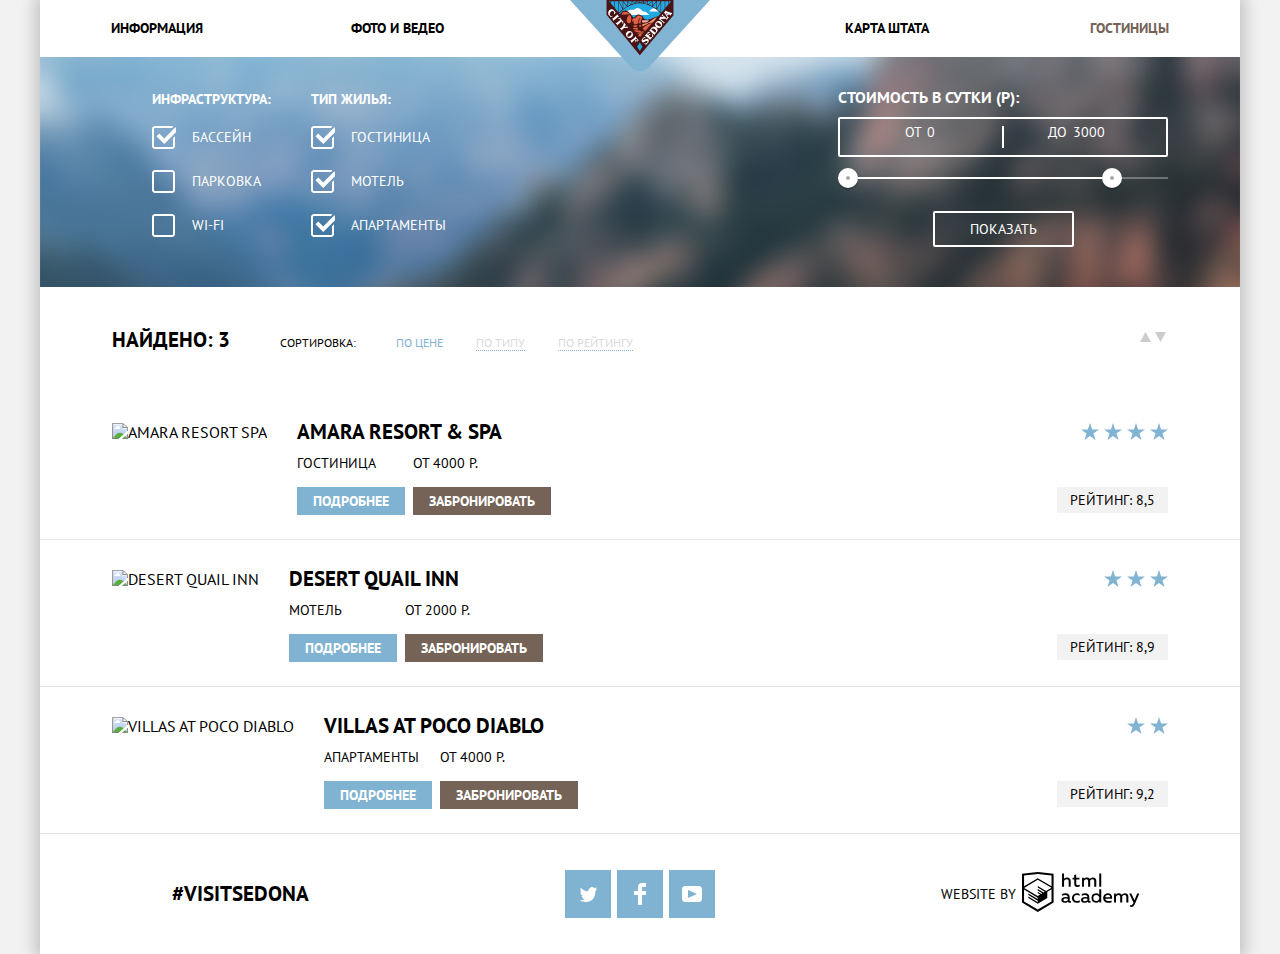
==== inner.html @ af2e1efc "плюс минус свг, события на треугольники" ====
<!DOCTYPE html>
<html lang="ru">
  <head>
    <meta charset="utf-8">
    <title>HTML Academy: гостиницы Седоны</title>
		<link href="https://fonts.googleapis.com/css?family=PT+Sans:400,700" rel="stylesheet">
		<link href="css/normalize.css" rel="stylesheet">
		<link href="css/style.css" rel="stylesheet">
  </head>
<body>
	<div class="container">
		<header class="main-header">
			<a class="logo-link" href="index.html">
				<svg class="logo" viewBox="0 0 138 70" xmlns="http://www.w3.org/2000/svg" width="140">
				<path d="M138 0H0l59.51 65.68c5.22 5.761 13.76 5.761 18.98 0z" fill="#81b3d3"/>
				<path d="M36.687.457l32.148 37.879 32.02-37.65z" fill="#23a9e1"/>
				<path d="M61.1 14.719h17.32c-1.29-.8-4.355-4.582-6.043-3.176-.137.115-4.871-5.744-7.982-2.921-2.713 2.466-3.973-.323-7.048 1.63-3.505 2.318 2.026 3.684 3.753 4.467m26.73-3.478l-9.86.054c3.896-4.5 5.647-4.018 9.86-.054" fill="#fff"/>
				<path d="M97.622 3.588V1.154h2.08zm-49.245 9.41l.09.083c.024-.024 2.327-2.511 5.983-4.964 3.367-2.259 8.592-4.944 14.383-4.912 5.778.028 11.077 2.722 14.506 4.977 3.665 2.41 6.027 4.84 6.132 4.95l-2.515 2.945c-4.488.616-7.702 3.945-12.077 3.217-2.205-.366-2.271-1.632-2.902-2.893-.484-.969-1.256-.846-2.263-1.24-.937-.366-1.479-1.128-3.351-.688-1.642.385-1.822 2.933-3.865 2.787-1.096-.079-1.175-1.621-2.755-3.596-4.09-4.915-7.892-4.235-10.547.308l19.638 23.33zM40.011 1.153V3.06l-1.604-1.906zm53.876 0h3.227v3.03L93.887 7.96zM89.832 12.61V1.154h3.546v7.404l-3.5 4.098a.966.966 0 0 0-.046-.046m-.508-10.389v9.894a41.051 41.051 0 0 0-3.557-2.986zm-4.165-.358v6.819c-.463-.334-.95-.673-1.465-1.012-.664-.438-1.4-.892-2.194-1.34zm-4.312-.133v4.24a32.83 32.83 0 0 0-3.12-1.474zm.508-.576h3.727l-3.727 4.55zm4.312 0H89.3l-3.634 7.06zm-8.797 0h3.86L77.2 4.282c-.109-.042-.221-.081-.331-.122V1.154zm-.509.417v2.403a25.927 25.927 0 0 0-3.1-.887zm-4.203.042v1.26a21.458 21.458 0 0 0-2.179-.252zm-6.766-.039l2.248 1.042c-.762.043-1.512.13-2.248.253zm-4.12-.003l3.065 1.498c-1.06.229-2.083.528-3.066.875zm3.61 1.2l-3.304-1.617h3.305zm3.566-.342l-2.754-1.275h2.754zm.609-1.275h2.881l-2.881 1.334zm3.759 0h3.24l-3.24 1.584zM60.405 4.265l-3.51-3.11h3.869V4.13l-.359.135m-3.618-2.527l3.093 2.741a31.493 31.493 0 0 0-3.093 1.489zm-4.312.128l3.64 4.48a35.89 35.89 0 0 0-3.64 2.41zm-4.165.358l3.586 6.974a37.772 37.772 0 0 0-3.586 3.151zm3.656 6l-3.634-7.07h3.634zm4.312-2.485l-3.726-4.585h3.726zM43.747 7.497L40.52 3.664v-2.51h3.227zm.508-6.343H47.8v11.16l-3.546-4.212zm24.8-1.153H36v14.582L68.836 54.52l.22-.275L102 15.04V0z" fill="#491213"/>
				<path d="M66.227 46.026l2.61-4.22 2.598 4.22-2.598 4.23z" fill="#23a9e1"/>
				<path d="M74.218 30.556c-3.433-2.02-2.564-3.523.23-4.925 1.462-.734 4.754-3.38 6.133-2.499l-6.363 7.424m-2.334 2.517c-2.046-.095-4.33-.365-6.262.055 1.207.302 4.151 1.165 1.41 1.894.983 1.407 2.578 1.317 3.624.082-.425-.209-.655-.466-1.007-.686 1.085-.196 2.1-.822 2.235-1.345m1.235-1.574c-.933-.796-1.877-.84-2.746 0-1.165-2.137-5.4-1.421-7.379-1.72 1.065 2.614 9.65 3.102 10.124 1.72m-6.773-2.151c-1.565-.485-6.84-.364-3.388-1.794 1.065-.441 6.593.063 3.388 1.794m1.912-3.03c-.477-1.077.365-2.36 1.74-1.428 1.199.813-.552 2.017-1.74 1.428m-2.836.091c-2.265.679-5.273-.784-1.63-1.52 2.261-.456 4.666.506 1.63 1.52.091-.027-.084.028 0 0m-2.665-6.234c-.545 1.624-1.533 1.927-1.423-.045.126-2.274 1.609-1.729 3.2-2.6 1.324-.726 2.038-3.385 4.31-1.795 1.014.71 2.176.116 2.5 1.19-.016-.054-2.95 6.692-1.318 6.692-3.22 0-1.8-3.845-.568-6.426-1.198.574-3.143 4.341-1.546 4.961-.831 1.095-3.372 2.561-4.696 1.492-1.006-.81-.447-2.158-.459-3.47m-3.963 2.811c-5.596-.046-1.813-8.648.091-8.128 2.19.696 1.944 8.194-.091 8.128m-6.17-8.146c-2.624-.109-1.526-2.567.257-3.121 1.695-.528 5.25 1.114 6.39 2.205-1.808.555-4.146.476-6.134.568-.146-2.026-.62-1.32-.512.348" fill="#dc6243"/>
				<path d="M71.774 25.832c-2.908-2.987 4.342-2.712 5.51-3.763.85.284 6.99-5.377 8.485-5.025-1.074 1.26-3.388 5.282-5.047 5.282-1.275 0-2.565-.19-3.552.718-1.444 1.33-3.837 2.006-5.396 2.788" fill="#f49774"/>
				<path d="M72.727 22.18c-1.592.856-3.098-2.536-.349-2.206 1.826.22 3.676-.154 5.42.147-1.251 1.487-3.056 2.306-5.071 2.059" fill="#f4b1a4"/>
				<path d="M51.113 20.935c.333.401.578.834.523 1.374-.038.375-.607 1.006-.175 1.198l1.455-1.84c-.39-.098-3.482-3.796-3.532-4.201l-2.051 1.126c.106.429.84.003 1.203.03.538.038.926.363 1.268.747-1.12.94-3.85 3.257-4.138 3.305-.146.023-.706-.39-.714-.037-.004.17.553.659.659.786l1.447 1.722c.401-.183-.072-.475.133-.807.15-.243 3.181-2.77 3.922-3.403m-3.423-4.531c.287-.062.405.282.622-.036l-1.59-1.894c-.241-.287-.546-.595-.459.012.058.409-3.969 3.677-4.215 3.778-.31.128-.492-.27-.72.063.475.564.948 1.129 1.424 1.693.16.19.309.397.485.573.22.22.135-.437.145-.38-.06-.333.342-.616.555-.797 1.004-.884 3.505-2.979 3.753-3.012m-5.694-.595c-1.147.34-2.37-.107-2.731-1.326-.353-1.191.398-2.439 1.344-3.117.935-.67 2.33-.63 2.84.544.224.52.102 1.108-.061 1.625-.105.328-.388.649.035.836.56-.711 1.118-1.421 1.676-2.133-.684-.41-.985-1.092-1.493-1.684-.572-.696-1.34-1.35-2.26-1.483-1.864-.264-3.62 1.66-3.762 3.405-.089.946.242 1.849.808 2.597.487.645 1.213 1.054 1.581 1.788.17.062 1.756-.67 2.133-.815-.033-.072-.057-.178-.11-.237-.494.146 0 0 0 0m25.512 23.636c-.747-.499-2.613-3.044-2.969-3.468l-.213-.253c-.007-.01-.185.145-.16.124-.112.094.086.372-.034.56-.515.806-3.738 3.236-3.905 3.352-.36.25-.756-.103-.967.206.467.554 1.805 2.3 1.96 2.325.311.05.096-.53.136-.649.08-.24 1.71-1.588 2.304-2.084.218-.183.447.276.577.468.212.315.307.65.193 1.019-.075.24-.465.597-.162.762.402-.47 1.533-1.788 1.696-1.98.164-.19-.367-.023-.304-.056-.24.124-.466.153-.69-.018-.063-.047-.707-.702-.643-.757.28-.235.623-.625.984-.714.56-.138 1.027.984 1.11 1.382.078.375.067.77-.05 1.136-.08.251-.316.452.012.604l1.383-1.896a.463.463 0 0 1-.258-.063c-.083-.056.09.045 0 0m-9.227-8.921a3.35 3.35 0 0 0-1.977.793c-1.43 1.203-1.616 3.275-.492 4.753 1.292 1.702 3.374 1.895 5.059.694 1.43-1.205 1.612-3.282.5-4.766-.758-1.01-1.932-1.54-3.09-1.474zm1.19 1.386c.949-.108 1.503.799 1.099 1.768-.42.98-1.43 1.989-2.424 2.38-1.18.465-2.011-.537-1.531-1.657.422-.984 1.43-1.983 2.426-2.38.15-.059.294-.095.43-.11zm-2.783-4.63c.308.038.601.356.824.027l-1.447-1.712c-.386.174.03.356-.126.63-.158.277-1.662.507-2.062.578.146-.418.58-1.698.752-1.84.353-.29.573.28.832-.092l-1.78-2.112c-.2-.238-.362-.667-.636-.441.024-.02.003.955-.058 1.125-.056.153-.608 2.361-1.25 2.901-.32.27-1.453 1.256-1.755 1.362-.35.122-.535-.389-.792-.025l1.617 1.92c.082.096.391.56.498.58.339.06.04-.58.074-.706.098-.28 1.623-1.765 2.27-1.856.948-.133 2.077-.455 3.039-.34.22.027-.229-.028 0 0m24.239 6.77c.124.421.194.865.14 1.305-.07.566-.636 1.898-1.411 1.519-.76-.373-1.425-1.122-2.07-1.657.52-.608.978-1.135 1.853-.84.24.08.446-.024.194-.17-.263-.153-2.022-1.276-2.117-1.169-.175.202.343.564.143.957-.148.29-.396.54-.605.79-.467-.394-1.248-.813-.685-1.464.352-.428.811-.76 1.361-.87.368-.075 1.195.252 1.302-.146-.705-.34-1.41-.677-2.115-1.016.115.52-2.173 2.937-2.681 3.548-.074.088-.427.395-.431.517-.006.278.403.062.427.054.315-.116 4.424 3.317 4.526 3.552.065.182-.144.373-.02.475-.006-.006.148.14.165.12.253-.304 2.936-3.88 3.489-4.036a239.664 239.664 0 0 1-1.537-2.372c-.383.168-.013.616.072.903m-4 4.352c-1.348-.87-3.633.83-3.976.994-.675.319-1.162-.353-.812-.975.304-.54.904-.801 1.5-.837.18-.01.875.128.946.017.084-.131.148-.142.028-.224-.557-.375-1.112-.75-1.667-1.126-.115.685-.9 1.121-1.348 1.585-.534.555-.987 1.253-.987 2.05 0 .736.441 1.39 1.089 1.726.737.384 1.505.076 2.158-.331.407-.255.814-.556 1.249-.76.646-.303 1.495-.041 1.267.824-.183.696-.876 1.337-1.56 1.519-.4.106-.825.07-1.216-.059-.28-.091-.645-.476-.799-.072l2.26 1.647c.068-.493.34-.708.706-1.015.477-.419.933-.858 1.294-1.383.753-1.1 1-2.638-.132-3.58m17.617-28.065a.222.222 0 0 0-.088.072l-.79.95-.814.982c-.168.204-.349.296-.025.467.543-.272 3.518 4.768 3.252 5.492-.47.244-4.49-3.283-4.598-3.516-.033-.095.178-.662-.136-.613-.149.023-.484.583-.578.697l-.577.695c.216.315.336-.013.623.028.249.05 1.198.864 1.456 1.08-.47.017-1.743.086-1.905.074-.586.073-.275-.431-.66-.605l-1.478 1.795-.86 1.043c-.035.042-.03.02.031.072.215.177.068.109.37.004.328-.115 4.256 3.2 4.398 3.369.245.292-.1.633.268.793l1.168-1.418c.059-.072.091-.066.013-.13-.277-.228-.309.138-.65.1-.346-.057-2.855-2.186-3.828-2.992l5.322-.197c.195-.007.74.581.695.79-.052.244-.301.361.034.515.311-.374.64-.746.945-1.125l.148-.184a.478.478 0 0 0 .135-.172l.11-.137c.275-.314 1.169-1.303 1.062-1.396-.3-.26-.446.302-.844-.035-.226-.162-.793-1.16-.935-1.402-.172-.292.394-.583.625-.727.504-.313 2.107-.767 2.26.227.025.167-.177.357-.055.457.028.024.133.156.176.105l2.142-2.576c-.063-.053-.135-.147-.21-.176-.474.473-5.466-1.52-5.83-1.795-.166-.066-.192-.673-.372-.611zm-.225 2.553c.764.318 1.526.638 2.287.96-.23.064-.447.166-.648.293h-.002a3.71 3.71 0 0 0-.621.495l-1.016-1.748zm-6.588 7.753c-1.107-.076-2.23.41-3.023 1.317-1.235 1.5-1.112 3.678.393 4.945 1.518 1.25 3.68.932 4.916-.55 1.232-1.496 1.147-3.68-.385-4.934a3.302 3.302 0 0 0-1.9-.778zm-1.449 1.559c.622.038 1.31.414 1.742.703.78.521 2.214 1.687 1.477 2.738.048-.058.083-.097-.05.07a.162.162 0 0 1-.018.018c-.8.84-2.18.063-2.924-.474-.745-.538-2.022-1.668-1.207-2.664.257-.314.607-.414.98-.391zm-3.127 4.28c-1.214-.067-2.403.496-3.299 1.576-.642.771-1.282 1.544-1.922 2.316.228.332.495-.078.827.113.283.163 4.053 3.312 4.115 3.485.106.297-.165.356.094.568.111.093 2.944-3.405 3.203-4.02.448-1.139.091-2.387-.82-3.175.073.06.177.145-.042-.037-.69-.518-1.427-.787-2.156-.827zm-1.053 1.58c.095.003.184.016.266.037 1.422.363 3.384 2.115 2.129 3.628-.156.193-.029.035-.432.422-.198.19-4.179-3.034-4.02-3.209.475-.521 1.396-.904 2.057-.879z" fill="#fff"/>
				</svg>
			</a>
			<nav class="site-navigation">
				<ul class="main-menu">
					<li class="menu-item">
						<a href="#">Информация</a>
					</li>
					<li class="menu-item">
						<a href="#">Фото и ведео</a>
					</li>
					<li class="menu-item right-side">
						<a href="#">Карта штата</a>
					</li>
					<li class="menu-item right-side">
						<a class="current-navigation">Гостиницы</a>
					</li>
				</ul>
			</nav>
		</header>
		<main>
			<section class="filter-part">
				<h2 class="visually-hidden">Фильтр товаров</h2>
				<form class="filter" method="get" action="https://echo.htmlacademy.ru">
					<section class="infrostructure">
						<fieldset>
							<legend>Инфраструктура:</legend>
							<ul>
								<li class="filter-option">
									<input class="visually-hidden filter-input-checkbox" type="checkbox" name="pool" id="filter-pool" checked>
									<label class="filter-label" for="filter-pool" tabindex="0">Бассейн</label>
								</li>
								<li class="filter-option">
									<input class="visually-hidden filter-input-checkbox" type="checkbox" name="parking" id="filter-parking">
									<label class="filter-label" for="filter-parking" tabindex="0">Парковка</label>
								</li>
								<li class="filter-option">
									<input class="visually-hidden filter-input-checkbox" type="checkbox" name="wifi" id="filter-wifi">
									<label class="filter-label" for="filter-wifi" tabindex="0">Wi-Fi</label>
								</li>
							</ul>
						</fieldset>
					</section>
					<section class="type">
						<fieldset>
							<legend>Тип жилья:</legend>
							<ul>
								<li class="filter-option">
									<input class="visually-hidden filter-input-checkbox" type="checkbox" name="hotel" id="filter-hotel" checked>
									<label class="filter-label" for="filter-hotel" tabindex="0">Гостиница</label>
								</li>
								<li class="filter-option">
									<input class="visually-hidden filter-input-checkbox" type="checkbox" name="motel" id="filter-motel" checked>
									<label class="filter-label" for="filter-motel" tabindex="0">Мотель</label>
								</li>
								<li class="filter-option">
									<input class="visually-hidden filter-input-checkbox" type="checkbox" name="apartments" id="filter-apartments" checked>
									<label class="filter-label" for="filter-apartments" tabindex="0">Апартаменты</label>
								</li>
							</ul>
						</fieldset>
					</section>
					<section class="price">
						<div class="range">
							<div class="filter-price-per-day">Стоимость в сутки (Р):</div>
							<div class="price-per-day">
								<label class="min-price">от <input type="text" name="min-price" value="0"></label>
								<label class="max-price">до <input type="text" name="max-price" value="3000"></label>
							</div>
							<div class="range-controls">
								<div class="scale">
									<div class="bar"></div>
									<div class="range-toggle range-toggle-min"></div>
									<div class="range-toggle range-toggle-max"></div>
								</div>
							</div>
						</div>
						<button type="submit" class="filter-button">Показать</button>
					</section>
				</form>
			</section>
			<section class="filter-results">
				<div class="found">Найдено: 3</div>
				<div class="sort-by">
					<h3>Сортировка:</h3>
					<ul>
						<li class="sort-by-item">
							<a class="current" href="#">По цене</a>
						</li>
						<li class="sort-by-item">
							<a class="sort" href="#">По типу</a>
						</li>
						<li class="sort-by-item">
							<a class="sort" href="#">По рейтингу</a>
						</li>
					</ul>
				</div>
				<div class="sorting-buttons">
					<button type="button" aria-label="По возрастанию" class="up-down">
						<svg xmlns="http://www.w3.org/2000/svg" width="11" height="10" viewBox="0 0 11 10"><path d="M5.5 0L0 10h11z"/></svg>
					</button>
					<button type="button" aria-label="По убыванию" class="up-down">
						<svg xmlns="http://www.w3.org/2000/svg" width="11" height="10" viewBox="0 0 11 10"><path d="M5.5 10L0 0h11"/></svg>
					</button>
				</div>
			</section>
			<section class="hotels">
				<ul class="hotels-list">
					<li class="hotel-item">
						<div class="hotel-img">
							<img src="img/amara-resort.jpg" width="135" height="90" alt="Amara Resort Spa"/>
						</div>
						<div class="hotel-text">
							<h2><a class="hotel-name" href="#">Amara Resort & Spa</a></h2>
							<div class="hotel-info">
								<span class="hotel-type">Гостиница</span>
								<span class="hotel-price">От 4000 Р.</span>
							</div>
							<div class="hotel-buttons">
								<a class="button-info" href="#">Подробнее</a>
								<a class="button-booking" href="#">Забронировать</a>
							</div>
						</div>
						<div class="rating">
							<ul class="stars">
								<li class="one-star-icon">
									<span class="visually-hidden">Звезда</span>
								</li>
								<li class="one-star-icon">
									<span class="visually-hidden">Звезда</span>
								</li>
								<li class="one-star-icon">
									<span class="visually-hidden">Звезда</span>
								</li>
								<li class="one-star-icon">
									<span class="visually-hidden">Звезда</span>
								</li>
							</ul>
							<div class="rating-info">Рейтинг: 8,5</div>
						</div>
					</li>
					<li class="hotel-item">
						<div class="hotel-img">
							<img src="img/desert-uail-inn.jpg" width="135" height="90" alt="Desert quail inn"/>
						</div>
						<div class="hotel-text">
							<h2><a class="hotel-name" href="#">Desert quail inn</a></h2>
							<div class="hotel-info">
								<span class="hotel-type">Мотель</span>
								<span class="hotel-price">От 2000 Р.</span>
							</div>
							<div class="hotel-buttons">
								<a class="button-info" href="#">Подробнее</a>
								<a class="button-booking" href="#">Забронировать</a>
							</div>
						</div>
						<div class="rating">
							<ul class="stars">
								<li class="one-star-icon">
									<span class="visually-hidden">Звезда</span>
								</li>
								<li class="one-star-icon">
									<span class="visually-hidden">Звезда</span>
								</li>
								<li class="one-star-icon">
									<span class="visually-hidden">Звезда</span>
								</li>
							</ul>
							<div class="rating-info">Рейтинг: 8,9</div>
						</div>
					</li>
					<li class="hotel-item">
						<div class="hotel-img">
							<img src="img/villas-at-poco-diablo.jpg" width="135" height="90" alt="Villas at Poco Diablo"/>
						</div>
						<div class="hotel-text">
							<h2><a class="hotel-name" href="#">Villas at Poco Diablo</a></h2>
							<div class="hotel-info">
								<span class="hotel-type">Апартаменты</span>
								<span class="hotel-price">От 4000 Р.</span>
							</div>
							<div class="hotel-buttons">
								<a class="button-info" href="#">Подробнее</a>
								<a class="button-booking" href="#">Забронировать</a>
							</div>
						</div>
						<div class="rating">					
							<ul class="stars">
								<li class="one-star-icon">
									<span class="visually-hidden">Звезда</span>
								</li>
								<li class="one-star-icon">
									<span class="visually-hidden">Звезда</span>
								</li>
							</ul>
							<div class="rating-info">Рейтинг: 9,2</div>
						</div>
					</li>
				</ul>
			</section>
		</main>
		<footer class="main-footer">
			<div class="hashtag">#visitsedona</div>
			<div class="social">
				<ul>
					<li class="social-icons">
						<a class="social-button twitter" href="#"><span class="visually-hidden">Twitter</span></a>
					</li>
					<li class="social-icons">
						<a class="social-button facebook" href="#"><span class="visually-hidden">Facebook</span></a>
					</li>
					<li class="social-icons">
						<a class="social-button youtube" href="#"><span class="visually-hidden">Youtube</span></a>	
					</li>
				</ul>
			</div>
			<div class="developer-text">
				<span>WEBSITE BY</span>
				<a class="academy-logo" href="https://htmlacademy.ru/intensive/htmlcss" target="_blank">
					<svg height="40px" id="Layer_1" data-name="Layer 1" xmlns="http://www.w3.org/2000/svg" viewBox="0 0 108.08 36.85"><title>logo-htmlacademy-small1</title><path d="M44.61,26.88a2,2,0,0,0,.55-0.1v1.33a3.25,3.25,0,0,1-1.18.21,1.67,1.67,0,0,1-1.67-1,4.84,4.84,0,0,1-3.14,1.08c-1.51,0-2.91-.83-2.91-2.55,0-2.13,2-2.79,3.71-2.79a11.08,11.08,0,0,1,2.17.25v-0.3c0-1-.76-1.77-2.19-1.77a7.42,7.42,0,0,0-3,.64v-1.7a10.21,10.21,0,0,1,3.19-.55c2.36,0,3.81,1.12,3.81,3.65v3a0.54,0.54,0,0,0,.49.59h0.17Zm-6.44-1.13A1.35,1.35,0,0,0,39.63,27h0.11a3.39,3.39,0,0,0,2.41-1V24.58a9.72,9.72,0,0,0-1.81-.21c-1,0-2.16.33-2.16,1.38h0Zm12.36-6.11a5,5,0,0,1,2.57.64V22a4.08,4.08,0,0,0-2.3-.7,2.75,2.75,0,1,0,0,5.49,5,5,0,0,0,2.43-.64v1.71a6.27,6.27,0,0,1-2.76.57A4.21,4.21,0,0,1,46,24.51q0-.21,0-0.41a4.32,4.32,0,0,1,4.18-4.46h0.38Zm12.17,7.24a2,2,0,0,0,.55-0.1v1.33a3.25,3.25,0,0,1-1.18.21,1.67,1.67,0,0,1-1.67-1,4.84,4.84,0,0,1-3.14,1.08c-1.51,0-2.91-.83-2.91-2.55,0-2.13,2-2.79,3.71-2.79a11.08,11.08,0,0,1,2.17.25v-0.3c0-1-.76-1.77-2.19-1.77a7.42,7.42,0,0,0-3,.64v-1.7a10.21,10.21,0,0,1,3.19-.55c2.36,0,3.81,1.12,3.81,3.65v3a0.54,0.54,0,0,0,.49.59h0.17Zm-6.44-1.13A1.35,1.35,0,0,0,57.73,27h0.11a3.39,3.39,0,0,0,2.41-1V24.58a9.72,9.72,0,0,0-1.81-.21c-1.06,0-2.16.33-2.16,1.38h0ZM73,16V28.2H71.35V26.88a3.88,3.88,0,0,1-3.19,1.54,4.4,4.4,0,0,1,0-8.78,3.81,3.81,0,0,1,3,1.3V16H73Zm-4.53,5.22a2.76,2.76,0,1,0,0,5.52A2.86,2.86,0,0,0,71.15,25V23A2.91,2.91,0,0,0,68.49,21.27ZM79,19.64c3.31,0,4.46,2.68,3.92,5.09H76.7c0.21,1.5,1.67,2.11,3.19,2.11a6.11,6.11,0,0,0,2.64-.59v1.6a7.14,7.14,0,0,1-3,.57C77,28.42,74.78,27,74.78,24a4.18,4.18,0,0,1,4-4.39H79Zm0.09,1.54a2.28,2.28,0,0,0-2.44,2.1v0.06H81.3A2,2,0,0,0,79.13,21.18Zm5.73,7V19.87h1.65v1a3.81,3.81,0,0,1,2.78-1.27A2.86,2.86,0,0,1,91.89,21a4.12,4.12,0,0,1,2.91-1.33A3.06,3.06,0,0,1,98,23V28.2h-1.9V23.05a1.59,1.59,0,0,0-1.42-1.75H94.42a2.8,2.8,0,0,0-2.07,1.12V28.2h-1.9V23.05A1.59,1.59,0,0,0,89,21.31H88.8a3,3,0,0,0-2.21,1.29v5.63H84.86Zm21.31-8.33h1.9l-3.91,9.46c-0.9,2.17-2.09,2.86-3.35,2.86a4.76,4.76,0,0,1-1.1-.14V30.46a2.86,2.86,0,0,0,.85.12c0.9,0,1.58-.64,2.07-1.9l0.17-.42-4-8.4h2l2.86,6.29ZM38.73,1.46V6.22a3.81,3.81,0,0,1,2.7-1.14,3.25,3.25,0,0,1,3.44,3.4v5.15H43V8.72a1.81,1.81,0,0,0-1.61-2h-0.3a2.93,2.93,0,0,0-2.32,1.39v5.52h-1.9V1.46h1.9ZM49.94,2.31v3h3V6.91h-3v3.81c0,1.1.5,1.46,1.58,1.46a4.49,4.49,0,0,0,1.69-.33v1.6A6.8,6.8,0,0,1,51,13.8a2.55,2.55,0,0,1-2.86-2.74V6.89H46.58V5.26h1.5V2.74Zm5.4,11.31V5.28H57v1A3.81,3.81,0,0,1,59.77,5a2.86,2.86,0,0,1,2.6,1.33A4.12,4.12,0,0,1,65.28,5,3.06,3.06,0,0,1,68.44,8.4v5.21h-1.9V8.46a1.59,1.59,0,0,0-1.42-1.75H64.89a2.8,2.8,0,0,0-2.07,1.12v5.78h-1.9V8.46A1.59,1.59,0,0,0,59.5,6.71H59.27A3,3,0,0,0,57.06,8v5.63H55.34ZM71.17,1.45H73V13.6H71.17V1.45ZM14.71,0H14.55L0,1.54V28.21l14.55,8.66,14.55-8.66V1.54Zm12.5,27.1L14.55,34.64,1.9,27.12V16.18l12.59,7.5V25L5.86,19.9v1.31l8.68,5.21v1.39L5.87,22.65V24l8.68,5.21,8.75-5.24V18.31L27.2,16V27.12Zm0-12.53-3.48,2-1.6,1L14.51,13v1.31L21,18.23H21l-0.14.09-1,.54-5.37-3.2V17l4.24,2.52-1,.67-3.2-1.9v1.31l2.1,1.24L14.5,22.1,2,14.65,14.51,7.11Zm0-1.32L14.49,5.76,1.91,13.25v-10L14.56,1.92,27.21,3.25v10h0Z" transform="translate(0 -0.02)"/></svg>
				</a>
			</div>
		</footer>
	</div>
</body>
</html>
---- css/style.css ----
body  {
	margin: 0;
	padding: 0;
	font-family: 'PT Sans', Arial, sans-serif;
	background-color: #F2F2F2;
	text-transform: uppercase;
}


p  {
	margin: 0;
	font-size: 14px;
	line-height: 24px;
}


a  {
	text-decoration: none;
}


.container  {
	position: relative;
	display: block;
	width: 1200px;
	margin: auto;
	background: #FFFFFF;
	height: auto;
	-webkit-box-shadow: 0px 0px 15px 5px rgba(0, 1, 1, 0.2);
	box-shadow: 0px 0px 15px 5px rgba(0, 1, 1, 0.2);
}


.main-header  {
	position: relative;
	background-color: #FFFFFF;
}


.main-menu  {
	margin: 0;
	padding: 0;
	display: -webkit-box;
	display: -ms-flexbox;
	display: flex;	
	-webkit-box-orient: horizontal;	
	-webkit-box-direction: normal;	
	-ms-flex-direction: row;	
	flex-direction: row;
	-ms-flex-wrap: nowrap;
	flex-wrap: nowrap;
	-webkit-box-pack: stretch;
	-ms-flex-pack: stretch;
	justify-content: stretch;
	-webkit-box-align: center;
	-ms-flex-align: center;
	align-items: center;
	height: 57px;
	padding-left: 71px;
	padding-right: 71px;
}


.menu-item   {
	margin: 0;
	padding: 0;
	list-style-type: none;
	text-align: left;
	text-transform: uppercase;
	font-weight: bold;
	font-size: 14px;
	width: 240px;
}


.right-side  {
	text-align: right;
	margin-left: auto;
}


.right-side:last-child  {
	margin-left: 0;
}


.menu-item  > .current-navigation,
.menu-item  > .current-navigation:hover,
.menu-item  > .current-navigation:focus,
.menu-item  > .current-navigation:active  {
	text-decoration: none;
	color: #756357;
}


.menu-item  a  {
	text-decoration: none;
	color: #000000;
}


.menu-item  a:hover,
.menu-item  a:focus   {
	color: #81b3d2;
}


.menu-item  a:active  {
	color: #cacaca;
}


.logo-link   {
	width: 140px;
	height: 71px;
	text-decoration: none;
	position: absolute;
	top: 0px;
	left: 50%;
	-webkit-transform: translateX(-50%);
	-ms-transform: translateX(-50%);
	transform: translateX(-50%);
	z-index: 1;
}


.main-banner   {
	position: relative;
	display: block;
	height: 510px;
	border: none;
	background: url(../img/background-photo.jpg) no-repeat top; 
}


.main-banner:after  {
	content: "" ;
    position: absolute;
    bottom: 0;
    background: url(../img/polygon.png) 0 0 no-repeat;
    left: 0;
    height: 59px;
    width: 100%;
}


.index-banner  {
	display: block;
	margin-right: auto;
	margin-left: auto;
	padding-top: 76px;
}


.main-info  {
	text-align: center;
	margin-bottom: 53px;
}	


.info-title  {
	margin: 0;
	font-size: 21px;
	font-weight: bold;
	line-height: 26px;
	margin-top: 60px;
	margin-bottom: 28px;
	margin-right: auto;
	margin-left: auto;
	max-width: 440px;
}


.reasons-list   {
	margin: 0;
	padding: 0;
	display: -webkit-box;
	display: -ms-flexbox;
	display: flex;	
	-webkit-box-orient: horizontal;	
	-webkit-box-direction: normal;	
	-ms-flex-direction: row;	
	flex-direction: row;
	-ms-flex-wrap: wrap;
	flex-wrap: wrap;
	-webkit-box-pack: stretch;
	-ms-flex-pack: stretch;
	justify-content: stretch;
	-webkit-box-align: center;
	-ms-flex-align: center;
	align-items: center;
	text-align: center;
	font-size: 14px;
	line-height: 21px;
}


.reason  {
	margin: 0;
	padding: 0;
	padding-top: 45px;
	padding-bottom: 60px;
	max-width: 400px;
	background: #eeeeee;
}

 
.reason h2  {
	margin: 0;
	max-width: 40%;	
	margin-right: auto;
	margin-left: auto;
}


.reason-smart  {
	display: -webkit-box;
	display: -ms-flexbox;
	display: flex;	
	-webkit-box-orient: horizontal;	
	-webkit-box-direction: normal;	
	-ms-flex-direction: row;	
	flex-direction: row;
	-ms-flex-wrap: wrap;
	flex-wrap: wrap;
	-webkit-box-pack: justify;
	-ms-flex-pack: justify;
	justify-content: space-between;
}


.text-reason-smart  {
	color: #FFFFFF;
	background-color: #81b3d2;
	text-align: center;
	-webkit-box-sizing: border-box;
	box-sizing: border-box;
	max-width: 400px;
	padding-top: 45px;
	padding-right: 60px;
	padding-left: 60px;
	min-height: 256px;
	text-align: center;
	font-size: 14px;
	line-height: 14px;
}


.text-reason-smart:last-child  {
	padding-right: 40px;
	padding-left: 40px;
}


.text-reason-smart h2  {
	margin: 0;
	font-size: 21px;
	font-weight: bold;
	line-height: 21px;
	max-width: 55%;
	margin-right: auto;
	margin-left: auto;
}


.number  {
	display: block;
	padding-top: 25px;
	padding-bottom: 23px;
}


.reason-smart-picture  {
	margin: 0;
	padding: 0;
	max-height: 256px;
}


.reason-text   {
	margin-right: 60px;
	margin-left: 60px;
	font-size: 14px;
	line-height: 20px;
}


.extra-reasons   {
	margin: 0;
	padding: 0;
	display: -webkit-box;
	display: -ms-flexbox;
	display: flex;	
	-webkit-box-orient: horizontal;	
	-webkit-box-direction: normal;	
	-ms-flex-direction: row;	
	flex-direction: row;
	-ms-flex-wrap: nowrap;
	flex-wrap: nowrap;
	-webkit-box-pack: stretch;
	-ms-flex-pack: stretch;
	justify-content: stretch;
	-webkit-box-align: baseline;
	-ms-flex-align: baseline;
	align-items: baseline;
	list-style: none;
	background-color: #FFFFFF;
	color: #000000;
	text-align: center;
	min-height: 330px;
}



.extra-reason-item  {
	padding-top: 146px;
	min-width: 33%;
}


.house  {
	background: url(../img/house.svg) no-repeat center 60px;
}


.food  {
	background: url(../img/food.svg) no-repeat center 60px;
}


.gift  {
	background: url(../img/gift.svg) no-repeat center 60px;
}


.form-text-title  {
	margin: 0;
	font-size: 30px;
	line-height: 36px;
	font-weight: bold;
	padding-top: 50px;
	margin-bottom: 25px;	
}


.map  {
	position: relative;
}


.map iframe  {
    background: #dfe7cd;
    background-image: url(../img/map.png);
    background-repeat: no-repeat;
    width: 1200px;
    height: 589px;
    border: 0;
}


.wrapper  {
  width: 1200px;
  margin: auto;
}


.form-search  {
  position: relative;
  text-align: center;
  z-index: 2;	
}


.form-text-title  {
	margin: 0;
	font-size: 30px;
	line-height: 36px;
	font-weight: bold;
	padding-top: 50px;
	margin-bottom: 25px;	
}


.register-form  {
	position: absolute;
	left: 50%;
	transform: translatex(-50%);
	max-width: 458px;
	background-color: #FFFFFF;
	padding: 55px;	*/
}


.form-title  {
	min-width: 568px;
	color: #FFFFFF;
	border: none;
	background-color: #766357;
	font-size: 21px;
	font-weight: bold;
	line-height: 26px;
	text-transform: uppercase;
	padding-top: 30px;
	padding-bottom: 30px;
	margin-right: auto;
	margin-left: auto;
	margin-top: 50px;
}


.form-title:hover,
.form-title:focus  {
	background-color: #604E44;
}


.form-title:active  {
	background-color: #503E32;
	color: #918A84;
}


.register-form-field  {
	position: relative;
	display: -webkit-box;
	display: -ms-flexbox;
	display: flex;
	-webkit-box-orient: horizontal;
	-webkit-box-direction: normal;
	-ms-flex-direction: row;
	flex-direction: row;
	-webkit-box-pack: end;
	-ms-flex-pack: end;
	justify-content: flex-end;
	-webkit-box-align: center;
	-ms-flex-align: center;
	align-items: center;
	-ms-flex-wrap: nowrap;
	flex-wrap: nowrap;
	margin: 0;
	font-weight: bold;
    font-size: 14px;
    line-height: 24px;	
	padding-bottom: 30px;
}


.register-form-field label  {
	text-align: left;
	width: 112px;
	
}


.date  {
	margin: 0;
	padding: 0;
	border: none;
	-webkit-box-sizing: border-box;
	box-sizing: border-box;
	min-width: 346px;
	min-height: 38px;
	background-color: #f2f2f2;
	border: none;
	text-align: left;
	font-size: 14px;
	font-weight: bold;
	text-transform: uppercase;
	padding-left: 14px;
	}
	
	
.date:hover  {
	background-color: #EBEBEB;
}


.date:focus  {
	background-color: #FFFFFF;
	border: 2px solid #E5E5E5;
}
	
.calendar  {
	position: absolute;
	top: 0;
	right: 0;
	margin: 0;
	padding: 0;
	border: none;
	width: 38px;
	height: 38px;
	background-color: transparent;
	cursor: pointer;
}


.calendar svg  {
	fill: #a9a9a9;
}


.calendar svg:hover,
.calendar svg:focus  {
	fill: #000000;
}


.calendar svg:active  {
	fill: #81b3d2;
}


.kids  {
	margin-left: 50px;
	padding-right: 23px;;
}


.adults  {
	padding-right: 37px;
}


.people-number  {
	margin: 0;
	padding: 0;
	border: none;
	max-width: 38px;
	height: 38px;
	text-align: center;
	font-size: 14px;
	font-weight: bold;
	text-transform: uppercase;
	background-color: #f2f2f2;
	border: none;	
}
	
	
.plus  {
	margin: 0;
	padding: 0;
	border: none;
	width: 38px;
	height: 38px;
	background-color: #f2f2f2;
	vertical-align: bottom;
	margin-left: 0px;
}


.plus  svg  {
	fill: #a9a9a9;
}


.minus  {
	margin: 0;
	padding: 0;
    border: none;
	width: 38px;
	height: 38px;
	background-color: #f2f2f2;
	vertical-align: bottom;
	margin-right: 0px;
}


.minus svg  {
	fill: #a9a9a9;
}


.plus:hover svg,
.plus:focus  svg  {
	fill: #000000;
}


.plus:active  svg  {
	fill: #81b3d2;
}


.minus:hover svg,
.minus:focus  svg  {
	fill: #000000;
}


.minus:active  svg  {
	fill: #81b3d2;
}


::-webkit-input-placeholder {color:#000000;}
::-moz-placeholder          {color:#000000;}/* Firefox 19+ */
:-moz-placeholder           {color:#000000;}/* Firefox 18- */
:-ms-input-placeholder      {color:#000000;}


.index-button  {
	color: #FFFFFF;
	background-color: #80B3D2;
	border: none;
	width: 458px;
	height: 58px;
	font-size: 21px;
	line-height: 26px;
	text-transform: uppercase;
	font-weight: bold;
	margin-top: 24px;
}	


.index-button:hover,
.index-button:focus  {
	background-color: #669EBF;
}


.index-button:active  {
	background-color: #5596BE;
	color: #94B9D3;
}


.footer-index  {
	position: absolute;
	bottom: 0;
	width: 1200px;
	background-color: rgba(255,255,255,.9);
}


.main-footer  {
	text-align: center;
	display: -webkit-box;
	display: -ms-flexbox;
	display: flex;
	-webkit-box-orient: horizontal;
	-webkit-box-direction: normal;
	-ms-flex-direction: row;
	flex-direction: row;
	-ms-flex-wrap: nowrap;
	flex-wrap: nowrap;
	-webkit-box-pack: justify;
	-ms-flex-pack: justify;
	justify-content: space-between;
	-webkit-box-align: center;
	-ms-flex-align: center;
	align-items: center;
	-ms-flex-line-pack: center;
	align-content: center;
	padding-top: 36px;
	padding-bottom: 36px;
}

.hashtag  {
	min-width: 400px;
	font-size: 21px;
	font-weight: bold;
}


.social  ul  {
	margin: 0;
	padding: 0;
	display: -webkit-box;
	display: -ms-flexbox;
	display: flex;
	-webkit-box-orient: horizontal;
	-webkit-box-direction: normal;
	-ms-flex-direction: row;
	flex-direction: row;
	-ms-flex-wrap: nowrap;
	flex-wrap: nowrap;
	-webkit-box-pack: center;
	-ms-flex-pack: center;
	justify-content: center;
	-webkit-box-align: center;
	-ms-flex-align: center;
	align-items: center;
	-ms-flex-line-pack: center;
	align-content: center;
}


.social-icons  {
	margin: 0;
	padding: 0;
	list-style-type: none;
	margin-right: 6px;
}


.social-icons:last-child  {
	margin-right: 0;
}


.social-button  {
	display: block;
	width: 46px;
	height: 48px;
}


.twitter  {
	background: url(../img/twitter.svg) no-repeat center;
	background-color: #80B3D2;
    
}


.facebook  {
	background: url(../img/fb-icon.svg) no-repeat center;
	background-color: #80B3D2;
    
}


.youtube  {
	background: url(../img/youtube.svg) no-repeat center;
	background-color: #80B3D2;
    
}


.social-button:hover,
.social-button:focus  {
	background-color: #669EBF;
	
}


.social-button:active  {
	background-color: #5596BE;	
}


.visually-hidden  {
	position: absolute;
	clip: rect(0 0 0 0);
	width: 1px;
	height: 1px;
	margin: -1px;
}


.developer-text  {
	display: -webkit-box;
	display: -ms-flexbox;
	display: flex;
	-webkit-box-orient: horizontal;
	-webkit-box-direction: normal;
	-ms-flex-direction: row;
	flex-direction: row;
	-webkit-box-pack: center;
	-ms-flex-pack: center;
	justify-content: center;
	-webkit-box-align: center;
	-ms-flex-align: center;
	align-items: center;
	min-width: 400px;
	font-size: 14px;
}


.developer-text span  {
	margin-right: 6px;
	padding: 0;
}


.academy-logo  {
	text-decoration: none;
	color: #000000;	
}


.academy-logo:hover,
.academy-logo:focus  {
	fill: #81b3d2;
	color: #81b3d2;
}


.academy-logo:active  {
	fill: #cacaca;
	color: #cacaca;
}


/* Styles for inner.html*/

.hotels-list  {
	margin: 0;
	padding: 0;
}


.hotel-item  {
	display: -webkit-box;
	display: -ms-flexbox;
	display: flex;
	-webkit-box-orient: horizontal;
	-webkit-box-direction: normal;
	-ms-flex-direction: row;
	flex-direction: row;
	-webkit-box-pack: start;
	-ms-flex-pack: start;
	justify-content: flex-start;
	-ms-flex-wrap: nowrap;
	flex-wrap: nowrap;
	list-style-type: none;
	border-bottom: 	1px solid #E5E5E5;
	padding-top: 30px;
	padding-bottom: 26px;
	padding-left: 72px;
	padding-right: 72px;
}


.hotel-img  {
	margin: 0;
	padding: 0;
	padding-right: 30px;
}


.hotel-item  h2  {
	margin: 0;
	padding: 0;
	font-size: 21px;
	font-weight: bold;
	line-height: 18px;
	margin-bottom: 14px;
}


.hotel-name  {
	text-decoration: none;
	color: #000000;	
}


.hotel-name:hover,
.hotel-name:focus  {
	color: #81b3d2;
}


.academy-logo a:active  {
	color: #cacaca;
}



.hotel-info  {
	display: -webkit-box;
	display: -ms-flexbox;
	display: flex;
	-webkit-box-orient: horizontal;
	-webkit-box-direction: normal;
	-ms-flex-direction: row;
	flex-direction: row;
	-webkit-box-pack: start;
	-ms-flex-pack: start;
	justify-content: flex-start;
	-ms-flex-wrap: nowrap;
	flex-wrap: nowrap;
	-webkit-box-align: center;
	-ms-flex-align: center;
	align-items: center;
	margin: 0;
	padding: 0;
	margin-bottom: 22px;
	font-size: 14px;
}


.hotel-type  {
	min-width: 110px;
	padding: 0;	
}


.hotel-price  {
	padding: 0;
	padding-left: 6px;
}


.hotel-buttons   {
	font-size: 14px;
	font-weight: bold;
}


.button-info  {
	margin: 0;
	padding: 0;
	background-color: #80B3D2;
	border: none;
	padding-top: 5px;
	padding-bottom: 5px;
	padding-right: 16px;
	padding-left: 16px;
	text-align: center;
    color: #FFFFFF;
	-webkit-box-sizing: border-box;
	box-sizing: border-box;
	min-width: 110px;
	margin-right: 4px;
}


.button-info:hover,
.button-info:focus  {
	background-color: #669EBF;
}


.button-info a:active  {
	background-color: #5596BE;
	color: #94B9D3;
}


.button-booking	{
	margin: 0;
	padding: 0;
	background-color: #766357;
	border: none;
	padding-top: 5px;
	padding-bottom: 5px;
	padding-right: 16px;
	padding-left: 16px;
	text-align: center;
    color: #FFFFFF;
}


.button-booking:hover,
.button-booking:focus  {
	background-color: #604E44;
}


.button-booking:active  {
	background-color: #503E32;
	color: #918A84;
}


.rating  {
	margin-left: auto;
	text-align: right;

}


.rating-info  {
	font-size: 14px;
	line-height: 10px;
	background-color: #F2F2F2;
	text-align: center;
	padding-top: 8px;
	padding-bottom: 8px;
	padding-right: 13px;
	padding-left: 13px;
	
}


.stars  {
	margin: 0;
	padding: 0;
	line-height: 17px;
	margin-bottom: 44px;
}


.one-star-icon  {
	list-style: none;
	display: inline-block;
	padding-left: 2px;
	width: 17px;
	height: 17px;
	background: url(../img/star.svg) no-repeat center;
}


/* Styles for filter*/

.filter  {
	display: -webkit-box;
	display: -ms-flexbox;
	display: flex;
	-webkit-box-orient: horizontal;
	-webkit-box-direction: normal;
	-ms-flex-direction: row;
	flex-direction: row;
	-webkit-box-pack: start;
	-ms-flex-pack: start;
	justify-content: flex-start;
	-ms-flex-wrap: nowrap;
	flex-wrap: nowrap;
	padding-top: 30px;
	padding-bottom: 30px;
	padding-left: 72px;
	padding-right: 72px;
	background: url(../img/filter-background.jpg) no-repeat top;
	color: #ffffff;
	font-size: 14px;
	line-height: 24px;
	}
	
	
fieldset  {
	margin: 0;
	padding: 0;
	border: none;
}


legend  {
	font-size: 14px;
	font-weight: bold;
	padding-left: 40px;
}


.filter-option  {
	position: relative;
	margin: 0;
	padding: 0;
	list-style: none;
	padding-left: 40px;
	margin-bottom: 20px;
}

	
.filter-input-checkbox + label::before  {
	content: "";
	position: absolute;
	top: 0px;
	left: 0px;
	width: 24px;
	height: 27px;
	background: url(../img/checkbox-off.svg) no-repeat left;
	width: 24px;
	height: 24px;
	cursor: pointer;
}

.filter-input-checkbox:checked + label::before {
	content: "";
	position: absolute;
	top: 0px;
	left: 0px;
	width: 24px;
	height: 27px;
	background: url(../img/checkbox-on.svg) no-repeat left;
	width: 24px;
	height: 24px;
	cursor: pointer;
}


.filter-label:hover,
.filter-label:focus  {
	outline-style: solid;
	cursor: pointer;
}


.filter-input-checkbox:active  {
	background: url(../img/checkbox-on.svg) no-repeat left;
}


.price  {
	margin-left: auto;
}


.range {
	width: 330px;
}


.filter-price-per-day  {
	margin-bottom: 9px;
	font-weight: bold;
	font-size: 16px;
	line-height: 21px;
}


.price-per-day  {
	position: relative;
	height: 36px;
	margin-bottom: 20px;
	
	border: 2px solid #ffffff;
	border-radius: 2px;	
}
	
	
.price-per-day::after {
	content: "";
	position: absolute;
	top: 50%;
	left: 50%;
	width: 2px;
	height: 22px;
	background: #ffffff;
	-webkit-transform: translate(-50%, -50%);
	-ms-transform: translate(-50%, -50%);
	transform: translate(-50%, -50%);
}
	
	
.price-per-day lable  {
	display: inline-block;
	font-size: 14px;
	line-height: 38px;
	vertical-align: top;
	cursor: pointer;
}


.price-per-day .min-price,
.price-per-day .max-price  {
	width: 90px;
	padding-left: 65px;
}


.price-per-day input   {
	width: 50px;
	margin: 0;
	color: inherit;
	font: inherit;
	background: none;
	border: none;
}


.range-controls  {
	position: relative;
	margin-bottom: 32px;
}


.range-controls .scale  {
	height: 2px;
	background: rgba(255, 255, 255, 0.3);
}


.range-controls .bar {
	width: 80%;
	height: 2px;
	background: #ffffff;
}


.range-toggle  {
	position: absolute;
	top: -9px;
	width: 4px;
	height: 4px;
	background: #ababab;
	border: 8px solid #ffffff;
	border-radius: 50%;
	-webkit-box-shadow: 0 2px 1px 0 rgba(0, 1, 1, 0.2);
	box-shadow: 0 2px 1px 0 rgba(0, 1, 1, 0.2);
	cursor: pointer;
}


.range-toggle:hover  {
	background: #1c4f80;
}


.range-toggle-min  {
	left: 0;
}


.range-toggle-max  {
	left: 80%;
}


.filter-button  {
	display: block;
	margin: 0 auto;
	padding: 6px 35px;
	font-size: 14px;
	line-height: 20px;
	color: #ffffff;
	text-transform: uppercase;
	background: transparent;
	border: 2px solid #ffffff;
	border-radius: 2px;
	cursor: pointer;
}


.filter-button:hover,
.filter-button:focus  {
	color: #000000;
	background: #ffffff;
}


.filter-results  {
	display: -webkit-box;
	display: -ms-flexbox;
	display: flex;
	-webkit-box-orient: horizontal;
	-webkit-box-direction: normal;
	-ms-flex-direction: row;
	flex-direction: row;
	-webkit-box-pack: stretch;
	-ms-flex-pack: stretch;
	justify-content: stretch;
	-ms-flex-wrap: nowrap;
	flex-wrap: nowrap;
	padding-top: 40px;
	padding-bottom: 40px;
	padding-left: 72px;
	padding-right: 72px;	
}


.found  {
	font-size: 21px;
    font-weight: bold;
    line-height: 26px;
	padding-right: 50px;
}


.sort-by  {
	display: -webkit-box;
	display: -ms-flexbox;
	display: flex;
	-webkit-box-orient: horizontal;
	-webkit-box-direction: normal;
	-ms-flex-direction: row;
	flex-direction: row;
	-webkit-box-align: end;
	-ms-flex-align: end;
	align-items: flex-end;
}

	
.sort-by h3  {
	margin: 0;
	padding: 0;
	font-size: 12px;
	line-height: 21px;	
	font-weight: normal;
	padding-right: 40px;
}


.sort-by ul  {
	margin: 0;
	padding: 0;
	display: -webkit-box;
	display: -ms-flexbox;
	display: flex;
	-webkit-box-orient: horizontal;
	-webkit-box-direction: normal;
	-ms-flex-direction: row;
	flex-direction: row;
	-webkit-box-pack: start;
	-ms-flex-pack: start;
	justify-content: flex-start;
	-webkit-box-align: baseline;
	-ms-flex-align: baseline;
	align-items: baseline;
	font-size: 12px;
}


.sort-by-item  {
	margin: 0;
	padding: 0;
	list-style: none;
	font-size: 12px;
	line-height: 21px;
	padding-right: 33px;
}


.sorting-buttons  {
	display: -webkit-box;
	display: -ms-flexbox;
	display: flex;
	-webkit-box-orient: horizontal;
	-webkit-box-direction: normal;
	-ms-flex-direction: row;
	flex-direction: row;
	-webkit-box-pack: end;
	-ms-flex-pack: end;
	justify-content: flex-end;
	margin-left: auto;
}


.sort  {
	text-decoration: none;
    color: #dadada;
	border-bottom: 1px dotted #81b3d2;
}


.sort:hover,
.sort:focus  {
	color: #81b3d2;
}


.sort:active  {
	color: #000000;
	border: none;
}

.current,
.current:hover,
.current:focus,
.current:active  {
	text-decoration: none;
    color: #81b3d2;
	border: none;
}
 
.up-down  {
	margin: 0;
	padding: 0;
	border: none;
	width: 15px;
	height: 15px;
	background-color: transparent;
	cursor: pointer;
}

  
.up-down svg  {
	fill: #cccccc;
}


.up-down svg:hover,
.up-down svg:focus  {
	fill: #80B3D2;
}


.up-down svg:active  {
	fill: #000000;
}
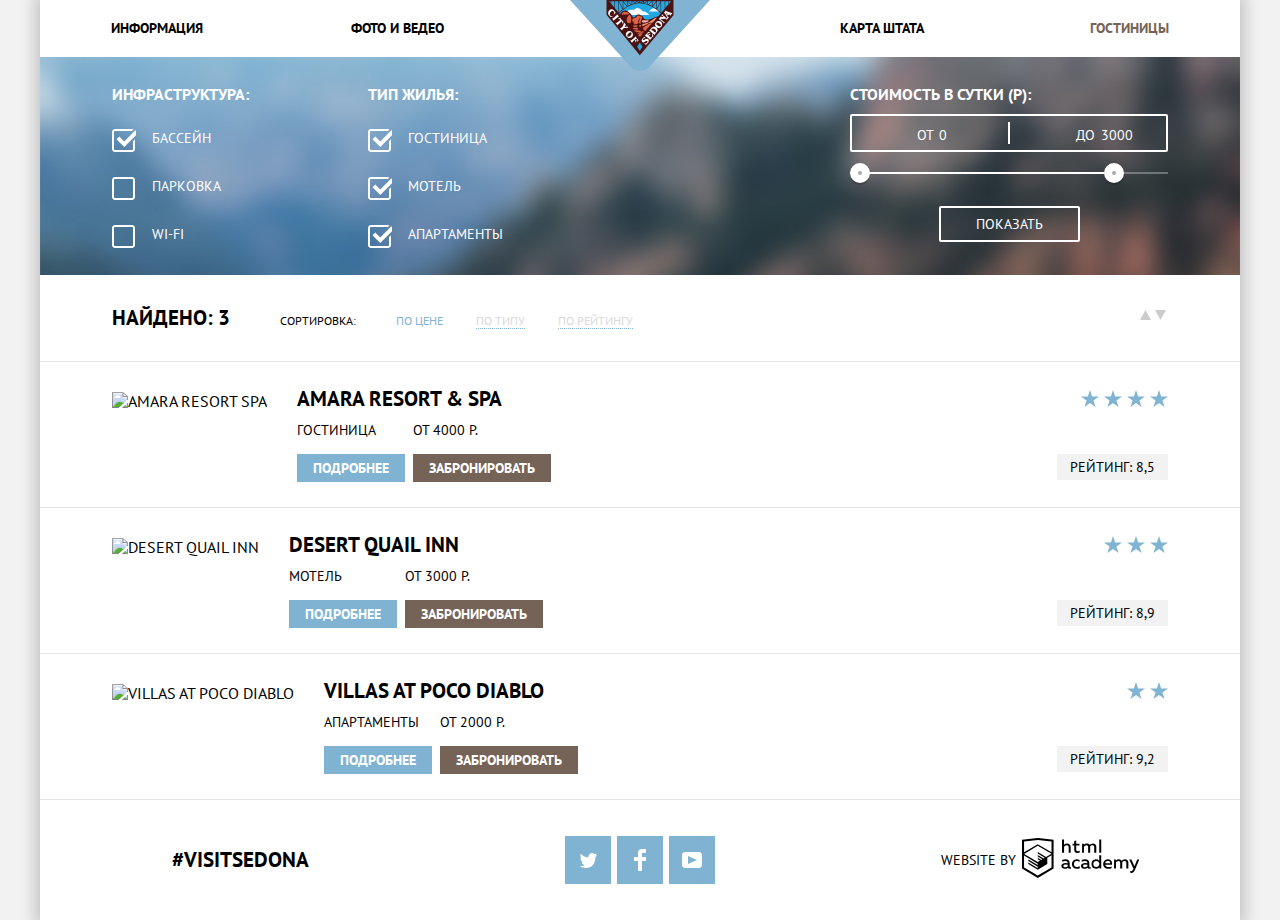
==== commit 284e35fd: "пиксель перфект" ====
--- a/inner.html
+++ b/inner.html
@@ -169,7 +169,7 @@
 							<h2><a class="hotel-name" href="#">Desert quail inn</a></h2>
 							<div class="hotel-info">
 								<span class="hotel-type">Мотель</span>
-								<span class="hotel-price">От 2000 Р.</span>
+								<span class="hotel-price">От 3000 Р.</span>
 							</div>
 							<div class="hotel-buttons">
 								<a class="button-info" href="#">Подробнее</a>
@@ -199,7 +199,7 @@
 							<h2><a class="hotel-name" href="#">Villas at Poco Diablo</a></h2>
 							<div class="hotel-info">
 								<span class="hotel-type">Апартаменты</span>
-								<span class="hotel-price">От 4000 Р.</span>
+								<span class="hotel-price">От 2000 Р.</span>
 							</div>
 							<div class="hotel-buttons">
 								<a class="button-info" href="#">Подробнее</a>
--- a/css/style.css
+++ b/css/style.css
@@ -80,7 +80,7 @@
 
 
 .right-side:last-child  {
-	margin-left: 0;
+	margin-left: 5px;
 }
 
 
@@ -154,7 +154,7 @@
 
 .main-info  {
 	text-align: center;
-	margin-bottom: 53px;
+	margin-bottom: 50px;
 }	
 
 
@@ -198,8 +198,8 @@
 .reason  {
 	margin: 0;
 	padding: 0;
-	padding-top: 45px;
-	padding-bottom: 60px;
+	padding-top: 48px;
+	padding-bottom: 58px;
 	max-width: 400px;
 	background: #eeeeee;
 }
@@ -236,7 +236,7 @@
 	-webkit-box-sizing: border-box;
 	box-sizing: border-box;
 	max-width: 400px;
-	padding-top: 45px;
+	padding-top: 50px;
 	padding-right: 60px;
 	padding-left: 60px;
 	min-height: 256px;
@@ -277,6 +277,11 @@
 }
 
 
+.reason-heading  {
+	padding-bottom: 2px;
+}
+
+
 .reason-text   {
 	margin-right: 60px;
 	margin-left: 60px;
@@ -284,6 +289,12 @@
 	line-height: 20px;
 }
 
+.reason-text-grey   {
+	margin-right: 58px;
+	margin-left: 58px;
+	font-size: 14px;
+	line-height: 20px;
+}
 
 .extra-reasons   {
 	margin: 0;
@@ -404,7 +415,7 @@
 	padding-bottom: 30px;
 	margin-right: auto;
 	margin-left: auto;
-	margin-top: 50px;
+	margin-top: 47px;
 }
 
 
@@ -814,8 +825,8 @@
 	flex-wrap: nowrap;
 	list-style-type: none;
 	border-bottom: 	1px solid #E5E5E5;
-	padding-top: 30px;
-	padding-bottom: 26px;
+	padding-top: 28px;
+	padding-bottom: 27px;
 	padding-left: 72px;
 	padding-right: 72px;
 }
@@ -825,6 +836,7 @@
 	margin: 0;
 	padding: 0;
 	padding-right: 30px;
+	padding-top: 2px;
 }
 
 
@@ -1006,14 +1018,14 @@
 	justify-content: flex-start;
 	-ms-flex-wrap: nowrap;
 	flex-wrap: nowrap;
-	padding-top: 30px;
-	padding-bottom: 30px;
+	padding-top: 27px;
+	padding-bottom: 3px;
 	padding-left: 72px;
 	padding-right: 72px;
 	background: url(../img/filter-background.jpg) no-repeat top;
 	color: #ffffff;
-	font-size: 14px;
-	line-height: 24px;
+    font-size: 14px;
+    line-height: 21px;
 	}
 	
 	
@@ -1025,11 +1037,24 @@
 
 
 legend  {
-	font-size: 14px;
-	font-weight: bold;
-	padding-left: 40px;
-}
-
+	font-size: 16px;
+	line-height: 21px;
+	font-weight: bold;
+}
+
+.infrostructure  ul{
+	margin-top: 23px;
+	padding: 0;
+}
+
+.type  {
+	margin-left: 119px;
+}
+
+.type ul{
+	margin-top: 23px;
+	padding: 0;
+}
 
 .filter-option  {
 	position: relative;
@@ -1037,7 +1062,7 @@
 	padding: 0;
 	list-style: none;
 	padding-left: 40px;
-	margin-bottom: 20px;
+	margin-bottom: 27px;
 }
 
 	
@@ -1072,6 +1097,8 @@
 .filter-label:focus  {
 	outline-style: solid;
 	cursor: pointer;
+	line-height: 24px;
+	margin-top: 8px;
 }
 
 
@@ -1086,7 +1113,7 @@
 
 
 .range {
-	width: 330px;
+	width: 318px;
 }
 
 
@@ -1100,7 +1127,7 @@
 
 .price-per-day  {
 	position: relative;
-	height: 36px;
+	height: 34px;
 	margin-bottom: 20px;
 	
 	border: 2px solid #ffffff;
@@ -1121,20 +1148,16 @@
 	transform: translate(-50%, -50%);
 }
 	
-	
-.price-per-day lable  {
-	display: inline-block;
-	font-size: 14px;
-	line-height: 38px;
-	vertical-align: top;
-	cursor: pointer;
-}
-
 
 .price-per-day .min-price,
 .price-per-day .max-price  {
 	width: 90px;
 	padding-left: 65px;
+	display: inline-block;
+	font-size: 14px;
+	line-height: 36px;
+	vertical-align: middle;
+	cursor: pointer;
 }
 
 
@@ -1231,10 +1254,11 @@
 	justify-content: stretch;
 	-ms-flex-wrap: nowrap;
 	flex-wrap: nowrap;
-	padding-top: 40px;
-	padding-bottom: 40px;
+	padding-top: 30px;
+	padding-bottom: 30px;
 	padding-left: 72px;
-	padding-right: 72px;	
+	padding-right: 72px;
+	border-bottom: 1px solid #E5E5E5;	
 }
 
 
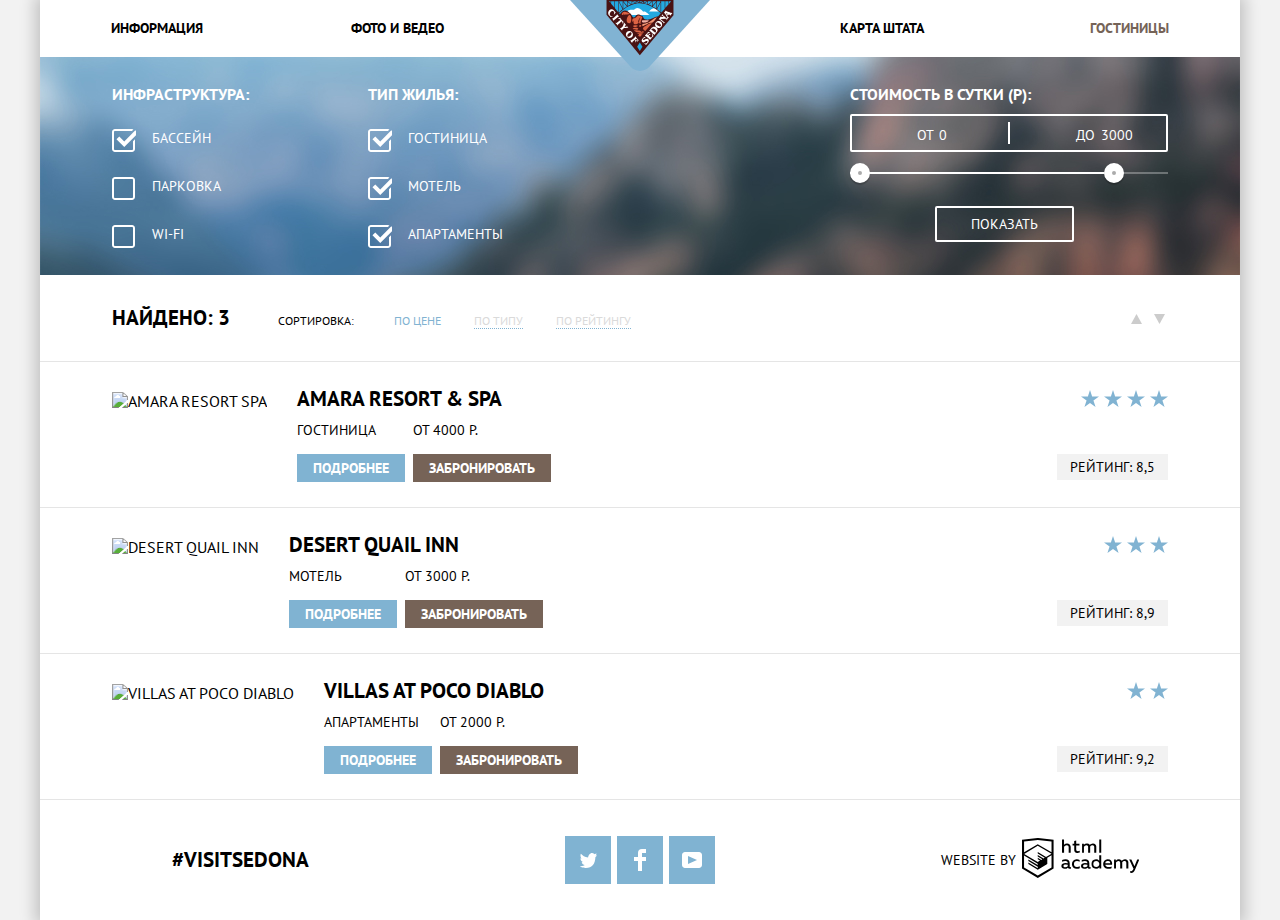
==== commit 353b9f51: "минификация стилей и js + аутлайн на чекбоксы повесила" ====
--- a/inner.html
+++ b/inner.html
@@ -4,8 +4,8 @@
     <meta charset="utf-8">
     <title>HTML Academy: гостиницы Седоны</title>
 		<link href="https://fonts.googleapis.com/css?family=PT+Sans:400,700" rel="stylesheet">
-		<link href="css/normalize.css" rel="stylesheet">
-		<link href="css/style.css" rel="stylesheet">
+		<link href="css/min.normalize.css" rel="stylesheet">
+		<link href="css/min.style.css" rel="stylesheet">
   </head>
 <body>
 	<div class="container">
@@ -43,22 +43,22 @@
 		<main>
 			<section class="filter-part">
 				<h2 class="visually-hidden">Фильтр товаров</h2>
-				<form class="filter" method="get" action="https://echo.htmlacademy.ru">
+				<form class="filter" method="post" action="https://echo.htmlacademy.ru">
 					<section class="infrostructure">
 						<fieldset>
 							<legend>Инфраструктура:</legend>
 							<ul>
 								<li class="filter-option">
 									<input class="visually-hidden filter-input-checkbox" type="checkbox" name="pool" id="filter-pool" checked>
-									<label class="filter-label" for="filter-pool" tabindex="0">Бассейн</label>
+									<label for="filter-pool">Бассейн</label>
 								</li>
 								<li class="filter-option">
 									<input class="visually-hidden filter-input-checkbox" type="checkbox" name="parking" id="filter-parking">
-									<label class="filter-label" for="filter-parking" tabindex="0">Парковка</label>
+									<label for="filter-parking">Парковка</label>
 								</li>
 								<li class="filter-option">
 									<input class="visually-hidden filter-input-checkbox" type="checkbox" name="wifi" id="filter-wifi">
-									<label class="filter-label" for="filter-wifi" tabindex="0">Wi-Fi</label>
+									<label for="filter-wifi">Wi-Fi</label>
 								</li>
 							</ul>
 						</fieldset>
@@ -69,15 +69,15 @@
 							<ul>
 								<li class="filter-option">
 									<input class="visually-hidden filter-input-checkbox" type="checkbox" name="hotel" id="filter-hotel" checked>
-									<label class="filter-label" for="filter-hotel" tabindex="0">Гостиница</label>
+									<label for="filter-hotel">Гостиница</label>
 								</li>
 								<li class="filter-option">
 									<input class="visually-hidden filter-input-checkbox" type="checkbox" name="motel" id="filter-motel" checked>
-									<label class="filter-label" for="filter-motel" tabindex="0">Мотель</label>
+									<label for="filter-motel">Мотель</label>
 								</li>
 								<li class="filter-option">
 									<input class="visually-hidden filter-input-checkbox" type="checkbox" name="apartments" id="filter-apartments" checked>
-									<label class="filter-label" for="filter-apartments" tabindex="0">Апартаменты</label>
+									<label for="filter-apartments">Апартаменты</label>
 								</li>
 							</ul>
 						</fieldset>
--- a/css/min.style.css
+++ b/css/min.style.css
@@ -0,0 +1 @@
+body,p{margin:0}.menu-item,body{text-transform:uppercase}.menu-item,p{font-size:14px}.hotel-item,.menu-item,.social-icons{list-style-type:none}.academy-logo,.current,.current:active,.current:focus,.current:hover,.hotel-name,.logo-link,.menu-item a,.sort,a{text-decoration:none}body{padding:0;font-family:'PT Sans',Arial,sans-serif;background-color:#F2F2F2}p{line-height:21px}.container{position:relative;display:block;width:1200px;margin:auto;background:#FFF;height:auto;-webkit-box-shadow:0 0 15px 5px rgba(0,1,1,.2);box-shadow:0 0 15px 5px rgba(0,1,1,.2)}.main-menu,.reasons-list{display:-webkit-box;display:-ms-flexbox;-webkit-box-orient:horizontal;-webkit-box-direction:normal;-ms-flex-direction:row}.main-header{position:relative;background-color:#FFF}.main-menu{margin:0;padding:0 71px;display:flex;flex-direction:row;-ms-flex-wrap:nowrap;flex-wrap:nowrap;-webkit-box-pack:stretch;-ms-flex-pack:stretch;justify-content:stretch;-webkit-box-align:center;-ms-flex-align:center;align-items:center;height:57px}.menu-item{margin:0;padding:0;text-align:left;font-weight:700;width:240px}.right-side{text-align:right;margin-left:auto}.right-side:last-child{margin-left:5px}.menu-item>.current-navigation,.menu-item>.current-navigation:active,.menu-item>.current-navigation:focus,.menu-item>.current-navigation:hover{text-decoration:none;color:#756357}.menu-item a{color:#000}.menu-item a:focus,.menu-item a:hover{color:#81b3d2}.menu-item a:active{color:#cacaca}.logo-link{width:140px;height:71px;position:absolute;top:0;left:50%;-webkit-transform:translateX(-50%);-ms-transform:translateX(-50%);transform:translateX(-50%);z-index:1}.main-banner{position:relative;display:block;height:510px;border:none;background:url(../img/background-photo.jpg) top no-repeat}.main-banner:after{content:"";position:absolute;bottom:0;background:url(../img/polygon.png) no-repeat;left:0;height:59px;width:100%}.form-search,.map{position:relative}.index-banner{display:block;margin-right:auto;margin-left:auto;padding-top:76px}.main-info{text-align:center;margin-bottom:54px}.info-title{margin:60px auto 28px;font-size:21px;font-weight:700;line-height:26px;max-width:440px}.reasons-list,.text-reason-smart{font-size:14px;text-align:center}.reasons-list{margin:0;padding:0;display:flex;flex-direction:row;-ms-flex-wrap:wrap;flex-wrap:wrap;-webkit-box-pack:stretch;-ms-flex-pack:stretch;justify-content:stretch;-webkit-box-align:center;-ms-flex-align:center;align-items:center;line-height:21px}.extra-reasons,.reason-smart{display:-webkit-box;display:-ms-flexbox;-webkit-box-orient:horizontal;-webkit-box-direction:normal;-ms-flex-direction:row}.reason{margin:0;padding:48px 72px 58px 73px;box-sizing:border-box;max-width:400px;background:#eee}.reason:nth-child(even){padding-left:63px;padding-right:65px}.reason h2{margin:0 auto;max-width:50%}.reason-smart{display:flex;flex-direction:row;-ms-flex-wrap:wrap;flex-wrap:wrap;-webkit-box-pack:justify;-ms-flex-pack:justify;justify-content:space-between}.text-reason-smart{color:#FFF;background-color:#81b3d2;-webkit-box-sizing:border-box;box-sizing:border-box;max-width:400px;padding-top:48px;padding-right:60px;padding-left:60px;min-height:256px;line-height:21px}.text-reason-smart:last-child{padding-right:40px;padding-left:40px}.text-reason-smart h2{margin:0 auto;font-size:21px;font-weight:700;line-height:21px;max-width:55%}.number{display:block;padding-top:23px;padding-bottom:21px}.reason-smart-picture{margin:0;padding:0;max-height:256px}.reason-text{margin-right:60px;margin-left:60px;font-size:14px;line-height:21px;padding-top:4px}.reason-text-grey{font-size:14px;line-height:21px}.extra-reasons{margin:0;padding:0;display:flex;flex-direction:row;-ms-flex-wrap:nowrap;flex-wrap:nowrap;-webkit-box-pack:stretch;-ms-flex-pack:stretch;justify-content:stretch;-webkit-box-align:baseline;-ms-flex-align:baseline;align-items:baseline;list-style:none;background-color:#FFF;color:#000;text-align:center;min-height:330px}.main-footer,.register-form-field{display:-webkit-box;display:-ms-flexbox;-ms-flex-direction:row;-webkit-box-orient:horizontal;-webkit-box-direction:normal}.extra-reason-item{margin:0;padding:145px 0 0;min-width:33%}.house{background:url(../img/house.svg) center 60px no-repeat}.food{background:url(../img/food.svg) center 60px no-repeat}.gift{background:url(../img/gift.svg) center 60px no-repeat}.map iframe{background:url(../img/map.png) no-repeat #dfe7cd;width:1200px;height:589px;border:0}.date,.form-title{border:none;font-weight:700;text-transform:uppercase}.wrapper{width:1200px;margin:auto;z-index:2}.form-search{text-align:center}.form-text{font-size:14px;line-height:24px}.form-text-title{margin:0 0 26px;font-size:30px;line-height:36px;font-weight:700;padding-top:50px}.form-title{min-width:568px;color:#FFF;background-color:#766357;font-size:21px;line-height:26px;padding-top:30px;padding-bottom:30px;margin-right:auto;margin-left:auto;margin-top:46px;z-index:3}.form-title:focus,.form-title:hover{background-color:#604E44}.form-title:active{background-color:#503E32;color:#918A84}.register-form{position:absolute;left:50%;transform:translatex(-50%);max-width:458px;background-color:#FFF;padding:55px;z-index:1}.register-form-hidden{animation:form-hidden;animation-duration:0s;animation-fill-mode:forwards}@keyframes form-hidden{0%{transform:translate(-50%,0)}100%{transform:translate(-50%,-100%);z-index:-1}}.register-form-shown{animation:form-shown;animation-duration:.1s;animation-fill-mode:forwards}@keyframes form-shown{0%{transform:translate(-50%,-100%);opacity:0;z-index:-1}100%{transform:translate(-50%,0);opacity:1;z-index:1}}.register-form-field{position:relative;display:flex;flex-direction:row;-webkit-box-pack:end;-ms-flex-pack:end;justify-content:flex-end;-webkit-box-align:center;-ms-flex-align:center;align-items:center;-ms-flex-wrap:nowrap;flex-wrap:nowrap;margin:0;font-weight:700;font-size:14px;line-height:24px;padding-bottom:30px}.register-form-field label{text-align:left;width:112px;box-sizing:border-box}.date{margin:0;padding:0 0 0 14px;-webkit-box-sizing:border-box;box-sizing:border-box;min-width:346px;min-height:38px;background-color:#f2f2f2;text-align:left;font-size:14px}.developer-text,.hashtag{min-width:400px}.date:hover{background-color:#EBEBEB}.date:focus{background-color:#FFF;border:2px solid #E5E5E5}.calendar{position:absolute;top:0;right:0;margin:0;padding:0;border:none;width:38px;height:38px;background-color:transparent;cursor:pointer}.calendar svg{fill:#a9a9a9}.calendar svg:focus,.calendar svg:hover{fill:#000}.calendar svg:active{fill:#81b3d2}.minus svg,.plus svg{fill:#a9a9a9}.register-form-field>.kids{box-sizing:border-box;padding-left:52px;width:118px}.minus,.plus{width:38px;vertical-align:bottom}.adults{padding-right:41px}.minus,.people-number,.plus{margin:0;padding:0;height:38px;background-color:#f2f2f2;border:none}.people-number{max-width:38px;text-align:center;font-size:14px;font-weight:700;line-height:26px}.hashtag,.index-button{font-size:21px;font-weight:700}.plus:focus svg,.plus:hover svg{fill:#000}.plus:active svg{fill:#81b3d2}.minus:focus svg,.minus:hover svg{fill:#000}.minus:active svg{fill:#81b3d2}::-webkit-input-placeholder{color:#000}::-moz-placeholder{color:#000}:-moz-placeholder{color:#000}:-ms-input-placeholder{color:#000}.index-button{color:#FFF;background-color:#80B3D2;border:none;width:458px;height:58px;line-height:26px;text-transform:uppercase;margin-top:24px}.index-button:focus,.index-button:hover{background-color:#669EBF}.index-button:active{background-color:#5596BE;color:#94B9D3}.footer-index{position:absolute;bottom:0;width:1200px;background-color:rgba(255,255,255,.9)}.main-footer{text-align:center;display:flex;flex-direction:row;-ms-flex-wrap:nowrap;flex-wrap:nowrap;-webkit-box-pack:justify;-ms-flex-pack:justify;justify-content:space-between;-webkit-box-align:center;-ms-flex-align:center;align-items:center;-ms-flex-line-pack:center;align-content:center;padding-top:36px;padding-bottom:36px}.social ul{margin:0;padding:0;display:-webkit-box;display:-ms-flexbox;display:flex;-webkit-box-orient:horizontal;-webkit-box-direction:normal;-ms-flex-direction:row;flex-direction:row;-ms-flex-wrap:nowrap;flex-wrap:nowrap;-webkit-box-pack:center;-ms-flex-pack:center;justify-content:center;-webkit-box-align:center;-ms-flex-align:center;align-items:center;-ms-flex-line-pack:center;align-content:center}.social-icons{margin:0 6px 0 0;padding:0}.social-icons:last-child{margin-right:0}.social-button{display:block;width:46px;height:48px}.developer-text,.hotel-item{display:-webkit-box;display:-ms-flexbox;-ms-flex-direction:row;-webkit-box-orient:horizontal;-webkit-box-direction:normal}.twitter{background:url(../img/twitter.svg) center no-repeat #80B3D2}.facebook{background:url(../img/fb-icon.svg) center no-repeat #80B3D2}.youtube{background:url(../img/youtube.svg) center no-repeat #80B3D2}.social-button:focus,.social-button:hover{background-color:#669EBF}.social-button:active{background-color:#5596BE}.visually-hidden{position:absolute;clip:rect(0 0 0 0);width:1px;height:1px;margin:-1px}.developer-text{display:flex;flex-direction:row;-webkit-box-pack:center;-ms-flex-pack:center;justify-content:center;-webkit-box-align:center;-ms-flex-align:center;align-items:center;font-size:14px}.developer-text span{margin-right:6px;padding:0}.academy-logo{color:#000}.academy-logo:focus,.academy-logo:hover{fill:#81b3d2;color:#81b3d2}.academy-logo:active{fill:#cacaca;color:#cacaca}.hotels-list{margin:0;padding:0}.hotel-item{display:flex;flex-direction:row;-webkit-box-pack:start;-ms-flex-pack:start;justify-content:flex-start;-ms-flex-wrap:nowrap;flex-wrap:nowrap;border-bottom:1px solid #E5E5E5;padding:28px 72px 27px}.hotel-img{margin:0;padding:2px 30px 0 0}.hotel-item h2{margin:0 0 14px;padding:0;font-size:21px;font-weight:700;line-height:18px}.hotel-name{color:#000}.hotel-name:focus,.hotel-name:hover{color:#81b3d2}.academy-logo a:active{color:#cacaca}.hotel-info{display:-webkit-box;display:-ms-flexbox;display:flex;-webkit-box-orient:horizontal;-webkit-box-direction:normal;-ms-flex-direction:row;flex-direction:row;-webkit-box-pack:start;-ms-flex-pack:start;justify-content:flex-start;-ms-flex-wrap:nowrap;flex-wrap:nowrap;-webkit-box-align:center;-ms-flex-align:center;align-items:center;margin:0 0 22px;padding:0;font-size:14px}.hotel-type{min-width:110px;padding:0}.hotel-price{padding:0 0 0 6px}.button-booking,.button-info{padding:5px 16px;text-align:center;border:none}.hotel-buttons{font-size:14px;font-weight:700}.button-info{margin:0 4px 0 0;background-color:#80B3D2;color:#FFF;-webkit-box-sizing:border-box;box-sizing:border-box;min-width:110px}.button-info:focus,.button-info:hover{background-color:#669EBF}.button-info a:active{background-color:#5596BE;color:#94B9D3}.button-booking{margin:0;background-color:#766357;color:#FFF}.button-booking:focus,.button-booking:hover{background-color:#604E44}.button-booking:active{background-color:#503E32;color:#918A84}.rating{margin-left:auto;text-align:right}.rating-info{font-size:14px;line-height:10px;background-color:#F2F2F2;text-align:center;padding:8px 13px}.stars{margin:0 0 44px;padding:0;line-height:17px}.one-star-icon{list-style:none;display:inline-block;padding-left:2px;width:17px;height:17px;background:url(../img/star.svg) center no-repeat}.filter,.filter-results{display:-webkit-box;display:-ms-flexbox;-webkit-box-orient:horizontal;-webkit-box-direction:normal;-ms-flex-direction:row}.filter{display:flex;flex-direction:row;-webkit-box-pack:start;-ms-flex-pack:start;justify-content:flex-start;-ms-flex-wrap:nowrap;flex-wrap:nowrap;background:url(../img/filter-background.jpg) top no-repeat;color:#fff;font-size:14px;line-height:21px;padding:27px 72px 3px}.filter-price-per-day,legend{font-weight:700;font-size:16px;line-height:21px}fieldset{margin:0;padding:0;border:none}.infrostructure ul,.type ul{margin-top:23px;padding:0}.type{margin-left:119px}.filter-option{position:relative;margin:0 0 27px;padding:0 0 0 40px;list-style:none}.filter-input-checkbox+label::before,.filter-input-checkbox:checked+label::before{position:absolute;top:0;left:0;width:24px;height:24px;content:"";cursor:pointer}.filter-input-checkbox+label::before{background:url(../img/checkbox-off.svg) left no-repeat}.filter-input-checkbox:active,.filter-input-checkbox:checked+label::before{background:url(../img/checkbox-on.svg) left no-repeat}.filter-input-checkbox[type=checkbox]:focus+label::before,.filter-input-checkbox[type=checkbox]:hover+label::before{outline:solid thin;outline:-webkit-focus-ring-color auto 5px}.price{margin-left:auto}.range{width:318px}.filter-price-per-day{margin-bottom:9px}.price-per-day{position:relative;height:34px;margin-bottom:20px;border:2px solid #fff;border-radius:2px}.price-per-day::after{content:"";position:absolute;top:50%;left:50%;width:2px;height:22px;background:#fff;-webkit-transform:translate(-50%,-50%);-ms-transform:translate(-50%,-50%);transform:translate(-50%,-50%)}.price-per-day .max-price,.price-per-day .min-price{width:90px;padding-left:65px;display:inline-block;font-size:14px;line-height:36px;vertical-align:middle;cursor:pointer}.price-per-day input{width:50px;margin:0;color:inherit;font:inherit;background:0 0;border:none}.range-controls{position:relative;margin-bottom:32px}.range-controls .scale{height:2px;background:rgba(255,255,255,.3)}.range-controls .bar{width:80%;height:2px;background:#fff}.range-toggle{position:absolute;top:-9px;width:4px;height:4px;background:#ababab;border:8px solid #fff;border-radius:50%;-webkit-box-shadow:0 2px 1px 0 rgba(0,1,1,.2);box-shadow:0 2px 1px 0 rgba(0,1,1,.2);cursor:pointer}.range-toggle:hover{background:#1c4f80}.range-toggle-min{left:0}.range-toggle-max{left:80%}.filter-button{display:block;margin-left:85px;padding:6px 34px;font-size:14px;line-height:20px;color:#fff;text-transform:uppercase;background:0 0;border:2px solid #fff;border-radius:2px;cursor:pointer}.filter-button:focus,.filter-button:hover{color:#000;background:#fff}.filter-results{display:flex;flex-direction:row;-webkit-box-pack:stretch;-ms-flex-pack:stretch;justify-content:stretch;-ms-flex-wrap:nowrap;flex-wrap:nowrap;border-bottom:1px solid #E5E5E5;padding:30px 72px}.sort-by,.sort-by ul{display:-webkit-box;display:-ms-flexbox;-ms-flex-direction:row;-webkit-box-orient:horizontal;-webkit-box-direction:normal}.found{font-size:21px;font-weight:700;line-height:26px;padding-right:48px}.sort-by h3,.sort-by-item{margin:0;font-size:12px;line-height:21px}.sort-by{display:flex;flex-direction:row;-webkit-box-align:end;-ms-flex-align:end;align-items:flex-end}.sort-by h3{padding:0 40px 0 0;font-weight:400}.sort-by ul{margin:0;padding:0;display:flex;flex-direction:row;-webkit-box-pack:start;-ms-flex-pack:start;justify-content:flex-start;-webkit-box-align:baseline;-ms-flex-align:baseline;align-items:baseline;font-size:12px}.sort-by-item{padding:0 33px 0 0;list-style:none}.sorting-buttons{display:-webkit-box;display:-ms-flexbox;display:flex;-webkit-box-orient:horizontal;-webkit-box-direction:normal;-ms-flex-direction:row;flex-direction:row;-webkit-box-pack:end;-ms-flex-pack:end;justify-content:flex-end;margin-left:auto}.sort{color:#dadada;border-bottom:1px dotted #81b3d2}.sort:focus,.sort:hover{color:#81b3d2}.sort:active{color:#000;border:none}.current,.current:active,.current:focus,.current:hover{color:#81b3d2;border:none}.up-down{position:relative;margin:5px 0 0 5px;border:none;width:18px;height:18px;background-color:transparent;cursor:pointer;font-size:14px;line-height:14px}.up-down svg{fill:#ccc;position:absolute;top:4px;left:4px}.up-down svg:focus,.up-down svg:hover{fill:#80B3D2}.up-down svg:active{fill:#000}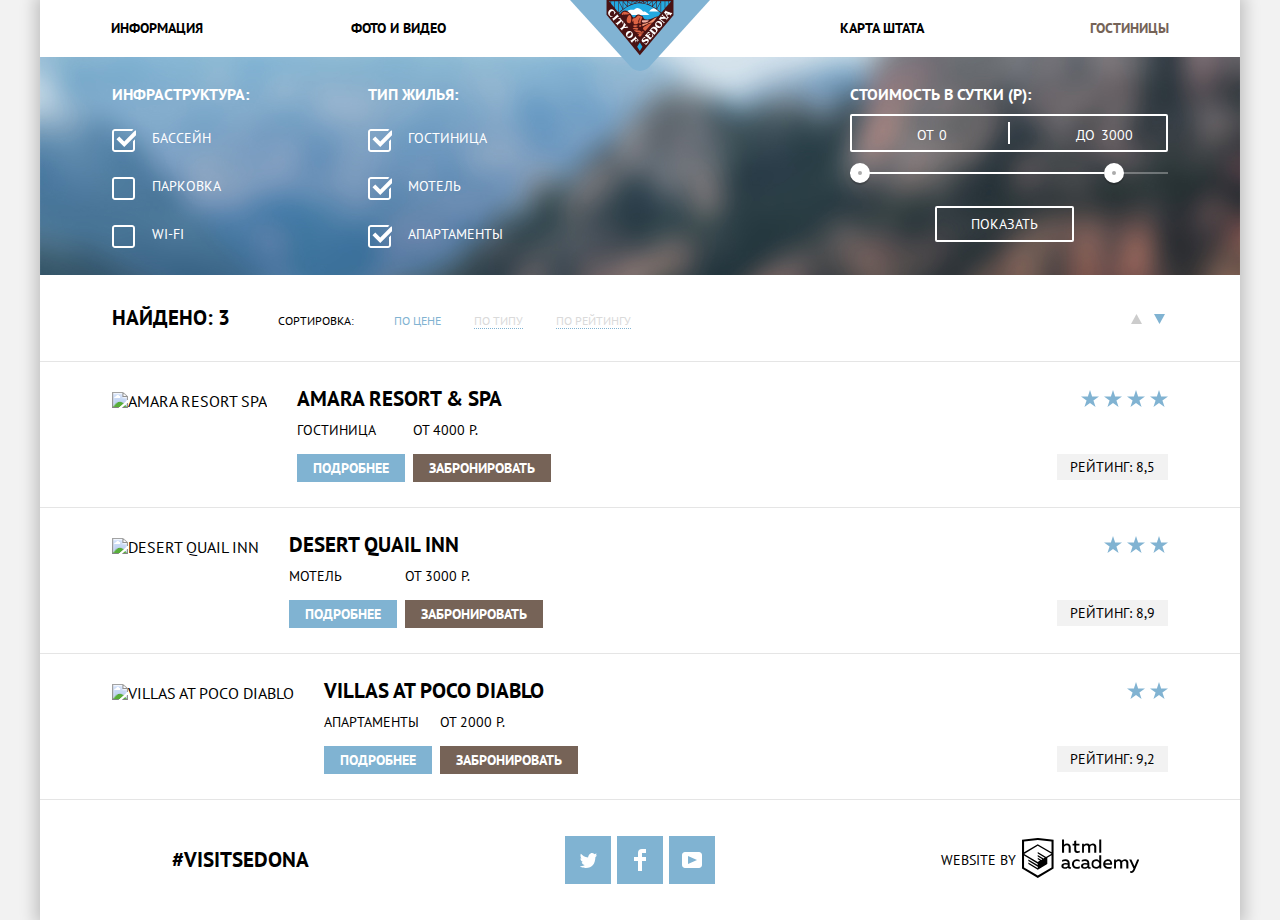
==== commit 3cd6cf63: "правки по защите" ====
--- a/inner.html
+++ b/inner.html
@@ -4,8 +4,8 @@
     <meta charset="utf-8">
     <title>HTML Academy: гостиницы Седоны</title>
 		<link href="https://fonts.googleapis.com/css?family=PT+Sans:400,700" rel="stylesheet">
-		<link href="css/min.normalize.css" rel="stylesheet">
-		<link href="css/min.style.css" rel="stylesheet">
+		<link href="css/normalize.css" rel="stylesheet">
+		<link href="css/style.css" rel="stylesheet">
   </head>
 <body>
 	<div class="container">
@@ -29,7 +29,7 @@
 						<a href="#">Информация</a>
 					</li>
 					<li class="menu-item">
-						<a href="#">Фото и ведео</a>
+						<a href="#">Фото и видео</a>
 					</li>
 					<li class="menu-item right-side">
 						<a href="#">Карта штата</a>
@@ -121,7 +121,7 @@
 					<button type="button" aria-label="По возрастанию" class="up-down">
 						<svg xmlns="http://www.w3.org/2000/svg" width="11" height="10" viewBox="0 0 11 10"><path d="M5.5 0L0 10h11z"/></svg>
 					</button>
-					<button type="button" aria-label="По убыванию" class="up-down">
+					<button type="button" aria-label="По убыванию" class="up-down current">
 						<svg xmlns="http://www.w3.org/2000/svg" width="11" height="10" viewBox="0 0 11 10"><path d="M5.5 10L0 0h11"/></svg>
 					</button>
 				</div>
--- a/css/style.css
+++ b/css/style.css
@@ -0,0 +1,1480 @@
+body  {
+	margin: 0;
+	padding: 0;
+	font-family: 'PT Sans', Arial, sans-serif;
+	background-color: #F2F2F2;
+	text-transform: uppercase;
+}
+
+
+p  {
+	margin: 0;
+	font-size: 14px;
+	line-height: 21px;
+}
+
+
+a  {
+	text-decoration: none;
+}
+
+
+.container  {
+	position: relative;
+	display: block;
+	width: 1200px;
+	margin: auto;
+	background: #FFFFFF;
+	height: auto;
+	-webkit-box-shadow: 0px 0px 15px 5px rgba(0, 1, 1, 0.2);
+	box-shadow: 0px 0px 15px 5px rgba(0, 1, 1, 0.2);
+}
+
+
+.main-header  {
+	position: relative;
+	background-color: #FFFFFF;
+}
+
+
+.main-menu  {
+	margin: 0;
+	padding: 0;
+	display: -webkit-box;
+	display: -ms-flexbox;
+	display: flex;	
+	-webkit-box-orient: horizontal;	
+	-webkit-box-direction: normal;	
+	-ms-flex-direction: row;	
+	flex-direction: row;
+	-ms-flex-wrap: nowrap;
+	flex-wrap: nowrap;
+	-webkit-box-pack: stretch;
+	-ms-flex-pack: stretch;
+	justify-content: stretch;
+	-webkit-box-align: center;
+	-ms-flex-align: center;
+	align-items: center;
+	height: 57px;
+	padding-left: 71px;
+	padding-right: 71px;
+}
+
+
+.menu-item  {
+	margin: 0;
+	padding: 0;
+	list-style-type: none;
+	text-align: left;
+	text-transform: uppercase;
+	font-weight: bold;
+	font-size: 14px;
+	width: 240px;
+}
+
+
+.right-side  {
+	text-align: right;
+	margin-left: auto;
+}
+
+
+.right-side:last-child  {
+	margin-left: 5px;
+}
+
+
+.menu-item  > .current-navigation,
+.menu-item  > .current-navigation:hover,
+.menu-item  > .current-navigation:focus,
+.menu-item  > .current-navigation:active  {
+	text-decoration: none;
+	color: #756357;
+}
+
+
+.menu-item  a  {
+	text-decoration: none;
+	color: #000000;
+}
+
+
+.menu-item  a:hover,
+.menu-item  a:focus  {
+	color: #81b3d2;
+}
+
+
+.menu-item  a:active  {
+	color: #cacaca;
+}
+
+
+.logo-link  {
+	width: 140px;
+	height: 71px;
+	text-decoration: none;
+	position: absolute;
+	top: 0px;
+	left: 50%;
+	-webkit-transform: translateX(-50%);
+	-ms-transform: translateX(-50%);
+	transform: translateX(-50%);
+	z-index: 1;
+}
+
+
+.main-banner  {
+	position: relative;
+	display: block;
+	height: 510px;
+	border: none;
+	background: url(../img/background-photo.jpg) no-repeat top #698FB4; 
+}
+
+
+.main-banner:after  {
+	content: "" ;
+	position: absolute;
+	bottom: 0;
+	background: url(../img/polygon.png) 0 0 no-repeat;
+	left: 0;
+	height: 59px;
+	width: 100%;
+}
+
+
+.index-banner  {
+	display: block;
+	margin-right: auto;
+	margin-left: auto;
+	padding-top: 76px;
+}
+
+
+.main-info  {
+	text-align: center;
+	margin-bottom: 54px;
+}	
+
+
+.info-title  {
+	margin: 0;
+	font-size: 21px;
+	font-weight: bold;
+	line-height: 26px;
+	margin-top: 60px;
+	margin-bottom: 28px;
+	margin-right: auto;
+	margin-left: auto;
+	max-width: 440px;
+}
+
+
+.reasons-list  {
+	margin: 0;
+	padding: 0;
+	display: -webkit-box;
+	display: -ms-flexbox;
+	display: flex;	
+	-webkit-box-orient: horizontal;	
+	-webkit-box-direction: normal;	
+	-ms-flex-direction: row;	
+	flex-direction: row;
+	-ms-flex-wrap: wrap;
+	flex-wrap: wrap;
+	-webkit-box-pack: stretch;
+	-ms-flex-pack: stretch;
+	justify-content: stretch;
+	-webkit-box-align: center;
+	-ms-flex-align: center;
+	align-items: center;
+	text-align: center;
+	font-size: 14px;
+	line-height: 21px;
+}
+
+
+.reason  {
+	margin: 0;
+	padding: 0;
+	padding-top: 48px;
+	padding-bottom: 58px;
+	padding-left: 73px;
+	padding-right: 72px;
+	box-sizing: border-box;
+	max-width: 400px;
+	background: #eeeeee;
+}
+
+
+.reason:nth-child(even)  {
+	padding-left: 63px;
+	padding-right: 65px;
+}
+ 
+ 
+.reason h2  {
+	margin: 0;
+	max-width: 50%;	
+	margin-right: auto;
+	margin-left: auto;
+}
+
+
+.reason-smart  {
+	display: -webkit-box;
+	display: -ms-flexbox;
+	display: flex;	
+	-webkit-box-orient: horizontal;	
+	-webkit-box-direction: normal;	
+	-ms-flex-direction: row;	
+	flex-direction: row;
+	-ms-flex-wrap: wrap;
+	flex-wrap: wrap;
+	-webkit-box-pack: justify;
+	-ms-flex-pack: justify;
+	justify-content: space-between;
+}
+
+
+.text-reason-smart  {
+	color: #FFFFFF;
+	background-color: #81b3d2;
+	text-align: center;
+	-webkit-box-sizing: border-box;
+	box-sizing: border-box;
+	max-width: 400px;
+	padding-top: 48px;
+	padding-right: 60px;
+	padding-left: 60px;
+	min-height: 256px;
+	text-align: center;
+	font-size: 14px;
+	line-height: 21px;
+}
+
+
+.text-reason-smart:last-child  {
+	padding-right: 40px;
+	padding-left: 40px;
+}
+
+
+.text-reason-smart h2  {
+	margin: 0;
+	font-size: 21px;
+	font-weight: bold;
+	line-height: 21px;
+	max-width: 55%;
+	margin-right: auto;
+	margin-left: auto;
+}
+
+
+.number  {
+	display: block;
+	padding-top: 23px;
+	padding-bottom: 21px;
+}
+
+
+.reason-smart-picture  {
+	margin: 0;
+	padding: 0;
+	max-height: 256px;
+}
+
+
+.reason-text  {
+	margin-right: 60px;
+	margin-left: 60px;
+	font-size: 14px;
+	line-height: 21px;
+	padding-top: 4px;
+}
+
+
+.reason-text-grey  {
+	font-size: 14px;
+	line-height: 21px;
+}
+
+
+.extra-reasons  {
+	margin: 0;
+	padding: 0;
+	display: -webkit-box;
+	display: -ms-flexbox;
+	display: flex;	
+	-webkit-box-orient: horizontal;	
+	-webkit-box-direction: normal;	
+	-ms-flex-direction: row;	
+	flex-direction: row;
+	-ms-flex-wrap: nowrap;
+	flex-wrap: nowrap;
+	-webkit-box-pack: stretch;
+	-ms-flex-pack: stretch;
+	justify-content: stretch;
+	-webkit-box-align: baseline;
+	-ms-flex-align: baseline;
+	align-items: baseline;
+	list-style: none;
+	background-color: #FFFFFF;
+	color: #000000;
+	text-align: center;
+	min-height: 330px;
+}
+
+
+.extra-reason-item  {
+	margin: 0;
+	padding: 0;
+	padding-top: 145px;
+	min-width: 33%;
+}
+
+
+.house  {
+	background: url(../img/house.svg) no-repeat center 60px;
+}
+
+
+.food  {
+	background: url(../img/food.svg) no-repeat center 60px;
+}
+
+
+.gift  {
+	background: url(../img/gift.svg) no-repeat center 60px;
+}
+
+
+.map  {
+	position: relative;
+}
+
+
+.map iframe  {
+   background: #dfe7cd;
+   background-image: url(../img/map.png);
+   background-repeat: no-repeat;
+   width: 1200px;
+   height: 589px;
+   border: 0;
+}
+
+
+.wrapper  {
+	width: 1200px;
+	margin: auto;
+	z-index: 2;  
+}
+
+
+.form-search  {
+	position: relative;
+	text-align: center;	
+}
+
+
+.form-text  {
+	font-size: 14px;
+	line-height: 24px;
+}
+
+
+.form-text-title  {
+	margin: 0;
+	font-size: 30px;
+	line-height: 36px;
+	font-weight: bold;
+	padding-top: 50px;
+	margin-bottom: 26px;	
+}
+
+
+.form-title  {
+	min-width: 568px;
+	color: #FFFFFF;
+	border: none;
+	background-color: #766357;
+	font-size: 21px;
+	font-weight: bold;
+	line-height: 26px;
+	text-transform: uppercase;
+	padding-top: 30px;
+	padding-bottom: 30px;
+	margin-right: auto;
+	margin-left: auto;
+	margin-top: 46px;
+	z-index: 3;
+}
+
+
+.form-title:hover,
+.form-title:focus  {
+	background-color: #604E44;
+}
+
+
+.form-title:active  {
+	background-color: #503E32;
+	color: #918A84;
+}
+
+
+.register-form  {
+	position: absolute;
+	left: 50%;
+	transform: translatex(-50%);
+	max-width: 458px;
+	background-color: #FFFFFF;
+	-webkit-box-shadow: 0 7px 15px rgba(0, 1, 1, 0.15);
+	box-shadow: 0 7px 15px rgba(0, 1, 1, 0.15); 
+	padding: 55px;	
+	z-index: 1;
+}
+
+
+.register-form-hidden  {
+	animation: form-hidden;
+	animation-duration: 0s;
+	animation-fill-mode: forwards;
+}
+
+
+@keyframes form-hidden  {
+	0%{
+		transform: translate(-50%, 0%);
+		
+	}
+	100%{
+		transform: translate(-50%, -100%);
+		z-index: -1
+	}
+}
+
+
+.register-form-shown  {
+	animation: form-shown;
+	animation-duration: 0.1s;
+	animation-fill-mode: forwards;
+}
+
+
+@keyframes form-shown  {
+	0%{
+		transform: translate(-50%, -100%);
+		opacity: 0;
+		z-index: -1
+	}
+	100%{
+		transform: translate(-50%, 0%);
+		opacity: 1;
+		z-index: 1
+	}
+}
+
+
+.register-form-field  {
+	position: relative;
+	display: -webkit-box;
+	display: -ms-flexbox;
+	display: flex;
+	-webkit-box-orient: horizontal;
+	-webkit-box-direction: normal;
+	-ms-flex-direction: row;
+	flex-direction: row;
+	-webkit-box-pack: end;
+	-ms-flex-pack: end;
+	justify-content: flex-end;
+	-webkit-box-align: center;
+	-ms-flex-align: center;
+	align-items: center;
+	-ms-flex-wrap: nowrap;
+	flex-wrap: nowrap;
+	margin: 0;
+	font-weight: bold;
+	font-size: 14px;
+	line-height: 24px;	
+	padding-bottom: 30px;
+}
+
+
+.register-form-field label  {
+	text-align: left;
+	width: 112px;
+	box-sizing: border-box;
+}
+
+
+.date  {
+	margin: 0;
+	padding: 0;
+	border: none;
+	-webkit-box-sizing: border-box;
+	box-sizing: border-box;
+	min-width: 346px;
+	min-height: 38px;
+	background-color: #f2f2f2;
+	border: none;
+	text-align: left;
+	font-size: 14px;
+	font-weight: bold;
+	text-transform: uppercase;
+	padding-left: 14px;
+	}
+	
+	
+.date:hover  {
+	background-color: #EBEBEB;
+}
+
+
+.date:focus  {
+	background-color: #FFFFFF;
+	border: 2px solid #E5E5E5;
+}
+
+	
+.calendar  {
+	position: absolute;
+	top: 0;
+	right: 0;
+	margin: 0;
+	padding: 0;
+	border: none;
+	width: 38px;
+	height: 38px;
+	background-color: transparent;
+	cursor: pointer;
+}
+
+
+.calendar svg  {
+	fill: #a9a9a9;
+}
+
+
+.calendar svg:hover,
+.calendar svg:focus  {
+	fill: #000000;
+}
+
+
+.calendar svg:active  {
+	fill: #81b3d2;
+}
+
+
+.register-form-field > .kids  {
+	box-sizing: border-box;
+	padding-left: 52px;
+	width: 118px;
+}
+
+
+.adults  {
+	padding-right: 41px;
+}
+
+
+.people-number  {
+	margin: 0;
+	padding: 0;
+	border: none;
+	max-width: 38px;
+	height: 38px;
+	text-align: center;
+	font-size: 14px;
+	font-weight: bold;
+	line-height: 26px;
+	background-color: #f2f2f2;
+	border: none;	
+}
+	
+	
+.plus  {
+	margin: 0;
+	padding: 0;
+	border: none;
+	width: 38px;
+	height: 38px;
+	background-color: #f2f2f2;
+	vertical-align: bottom;
+	margin-left: 0px;
+}
+
+
+.plus  svg  {
+	fill: #a9a9a9;
+}
+
+
+.minus  {
+	margin: 0;
+	padding: 0;
+	border: none;
+	width: 38px;
+	height: 38px;
+	background-color: #f2f2f2;
+	vertical-align: bottom;
+	margin-right: 0px;
+	margin-left: 0px;
+}
+
+
+.minus svg  {
+	fill: #a9a9a9;
+}
+
+
+.plus:hover svg,
+.plus:focus  svg  {
+	fill: #000000;
+}
+
+
+.plus:active  svg  {
+	fill: #81b3d2;
+}
+
+
+.minus:hover svg,
+.minus:focus  svg  {
+	fill: #000000;
+}
+
+
+.minus:active  svg  {
+	fill: #81b3d2;
+}
+
+
+::-webkit-input-placeholder {color:#000000;}
+::-moz-placeholder       {color:#000000;}/* Firefox 19+ */
+:-moz-placeholder        {color:#000000;}/* Firefox 18- */
+:-ms-input-placeholder    {color:#000000;}
+
+
+.index-button  {
+	color: #FFFFFF;
+	background-color: #80B3D2;
+	border: none;
+	width: 458px;
+	height: 58px;
+	font-size: 21px;
+	line-height: 26px;
+	text-transform: uppercase;
+	font-weight: bold;
+	margin-top: 24px;
+}	
+
+
+.index-button:hover,
+.index-button:focus  {
+	background-color: #669EBF;
+}
+
+
+.index-button:active  {
+	background-color: #5596BE;
+	color: #94B9D3;
+}
+
+
+.footer-index  {
+	position: absolute;
+	bottom: 0;
+	width: 1200px;
+	background-color: rgba(255,255,255,.9);
+}
+
+
+.main-footer  {
+	text-align: center;
+	display: -webkit-box;
+	display: -ms-flexbox;
+	display: flex;
+	-webkit-box-orient: horizontal;
+	-webkit-box-direction: normal;
+	-ms-flex-direction: row;
+	flex-direction: row;
+	-ms-flex-wrap: nowrap;
+	flex-wrap: nowrap;
+	-webkit-box-pack: justify;
+	-ms-flex-pack: justify;
+	justify-content: space-between;
+	-webkit-box-align: center;
+	-ms-flex-align: center;
+	align-items: center;
+	-ms-flex-line-pack: center;
+	align-content: center;
+	padding-top: 36px;
+	padding-bottom: 36px;
+}
+
+
+.hashtag  {
+	min-width: 400px;
+	font-size: 21px;
+	font-weight: bold;
+}
+
+
+.social  ul  {
+	margin: 0;
+	padding: 0;
+	display: -webkit-box;
+	display: -ms-flexbox;
+	display: flex;
+	-webkit-box-orient: horizontal;
+	-webkit-box-direction: normal;
+	-ms-flex-direction: row;
+	flex-direction: row;
+	-ms-flex-wrap: nowrap;
+	flex-wrap: nowrap;
+	-webkit-box-pack: center;
+	-ms-flex-pack: center;
+	justify-content: center;
+	-webkit-box-align: center;
+	-ms-flex-align: center;
+	align-items: center;
+	-ms-flex-line-pack: center;
+	align-content: center;
+}
+
+
+.social-icons  {
+	margin: 0;
+	padding: 0;
+	list-style-type: none;
+	margin-right: 6px;
+}
+
+
+.social-icons:last-child  {
+	margin-right: 0;
+}
+
+
+.social-button  {
+	display: block;
+	width: 46px;
+	height: 48px;
+	background-color: #80B3D2;
+}
+
+
+.twitter  {
+	background: url(../img/twitter.svg) no-repeat center;
+	background-color: #80B3D2;   
+}
+
+
+.twitter:active  {
+	background: url(../img/twitter-active.svg) no-repeat center;
+	background-color: #5596BE;   
+}
+
+
+.facebook  {
+	background: url(../img/fb-icon.svg) no-repeat center;
+	background-color: #80B3D2;
+}
+
+
+.facebook:active  {
+	background: url(../img/fb-icon-active.svg) no-repeat center;
+	background-color: #5596BE;
+}
+
+
+.youtube  {
+	background: url(../img/youtube.svg) no-repeat center;
+	background-color: #80B3D2;  
+}
+
+
+.youtube:active  {
+	background: url(../img/youtube-active.svg) no-repeat center;
+	background-color: #5596BE;  
+}
+
+
+.social-button:hover,
+.social-button:focus  {
+	background-color: #669EBF;
+	
+}
+
+
+
+
+.visually-hidden  {
+	position: absolute;
+	clip: rect(0 0 0 0);
+	width: 1px;
+	height: 1px;
+	margin: -1px;
+}
+
+
+.developer-text  {
+	display: -webkit-box;
+	display: -ms-flexbox;
+	display: flex;
+	-webkit-box-orient: horizontal;
+	-webkit-box-direction: normal;
+	-ms-flex-direction: row;
+	flex-direction: row;
+	-webkit-box-pack: center;
+	-ms-flex-pack: center;
+	justify-content: center;
+	-webkit-box-align: center;
+	-ms-flex-align: center;
+	align-items: center;
+	min-width: 400px;
+	font-size: 14px;
+}
+
+
+.developer-text span  {
+	margin-right: 6px;
+	padding: 0;
+}
+
+
+.academy-logo  {
+	text-decoration: none;
+	color: #000000;	
+}
+
+
+.academy-logo:hover,
+.academy-logo:focus  {
+	fill: #81b3d2;
+	color: #81b3d2;
+}
+
+
+.academy-logo:active  {
+	fill: #cacaca;
+	color: #cacaca;
+}
+
+
+/* Styles for inner.html*/
+
+
+.hotels-list  {
+	margin: 0;
+	padding: 0;
+}
+
+
+.hotel-item  {
+	display: -webkit-box;
+	display: -ms-flexbox;
+	display: flex;
+	-webkit-box-orient: horizontal;
+	-webkit-box-direction: normal;
+	-ms-flex-direction: row;
+	flex-direction: row;
+	-webkit-box-pack: start;
+	-ms-flex-pack: start;
+	justify-content: flex-start;
+	-ms-flex-wrap: nowrap;
+	flex-wrap: nowrap;
+	list-style-type: none;
+	border-bottom: 	1px solid #E5E5E5;
+	padding-top: 28px;
+	padding-bottom: 27px;
+	padding-left: 72px;
+	padding-right: 72px;
+}
+
+
+.hotel-img  {
+	margin: 0;
+	padding: 0;
+	padding-right: 30px;
+	padding-top: 2px;
+}
+
+
+.hotel-item  h2  {
+	margin: 0;
+	padding: 0;
+	font-size: 21px;
+	font-weight: bold;
+	line-height: 18px;
+	margin-bottom: 14px;
+}
+
+
+.hotel-name  {
+	text-decoration: none;
+	color: #000000;	
+}
+
+
+.hotel-name:hover,
+.hotel-name:focus  {
+	color: #81b3d2;
+}
+
+
+.hotel-name:active  {
+	color: #CECECE;
+}
+
+
+.hotel-info  {
+	display: -webkit-box;
+	display: -ms-flexbox;
+	display: flex;
+	-webkit-box-orient: horizontal;
+	-webkit-box-direction: normal;
+	-ms-flex-direction: row;
+	flex-direction: row;
+	-webkit-box-pack: start;
+	-ms-flex-pack: start;
+	justify-content: flex-start;
+	-ms-flex-wrap: nowrap;
+	flex-wrap: nowrap;
+	-webkit-box-align: center;
+	-ms-flex-align: center;
+	align-items: center;
+	margin: 0;
+	padding: 0;
+	margin-bottom: 22px;
+	font-size: 14px;
+}
+
+
+.hotel-type  {
+	min-width: 110px;
+	padding: 0;	
+}
+
+
+.hotel-price  {
+	padding: 0;
+	padding-left: 6px;
+}
+
+
+.hotel-buttons  {
+	font-size: 14px;
+	font-weight: bold;
+}
+
+
+.button-info  {
+	margin: 0;
+	padding: 0;
+	background-color: #80B3D2;
+	border: none;
+	padding-top: 5px;
+	padding-bottom: 5px;
+	padding-right: 16px;
+	padding-left: 16px;
+	text-align: center;
+	color: #FFFFFF;
+	-webkit-box-sizing: border-box;
+	box-sizing: border-box;
+	min-width: 110px;
+	margin-right: 4px;
+}
+
+
+.button-info:hover,
+.button-info:focus  {
+	background-color: #669EBF;
+}
+
+
+.button-info a:active  {
+	background-color: #5596BE;
+	color: #94B9D3;
+}
+
+
+.button-booking	{
+	margin: 0;
+	padding: 0;
+	background-color: #766357;
+	border: none;
+	padding-top: 5px;
+	padding-bottom: 5px;
+	padding-right: 16px;
+	padding-left: 16px;
+	text-align: center;
+	color: #FFFFFF;
+}
+
+
+.button-booking:hover,
+.button-booking:focus  {
+	background-color: #604E44;
+}
+
+
+.button-booking:active  {
+	background-color: #503E32;
+	color: #918A84;
+}
+
+
+.rating  {
+	margin-left: auto;
+	text-align: right;
+
+}
+
+
+.rating-info  {
+	font-size: 14px;
+	line-height: 10px;
+	background-color: #F2F2F2;
+	text-align: center;
+	padding-top: 8px;
+	padding-bottom: 8px;
+	padding-right: 13px;
+	padding-left: 13px;
+}
+
+
+.stars  {
+	margin: 0;
+	padding: 0;
+	line-height: 17px;
+	margin-bottom: 44px;
+}
+
+
+.one-star-icon  {
+	list-style: none;
+	display: inline-block;
+	vertical-align: baseline;
+	padding-left: 2px;
+	width: 17px;
+	height: 17px;
+	background: url(../img/star.svg) no-repeat center;
+}
+
+
+/* Styles for filter*/
+
+
+.filter  {
+	display: -webkit-box;
+	display: -ms-flexbox;
+	display: flex;
+	-webkit-box-orient: horizontal;
+	-webkit-box-direction: normal;
+	-ms-flex-direction: row;
+	flex-direction: row;
+	-webkit-box-pack: start;
+	-ms-flex-pack: start;
+	justify-content: flex-start;
+	-ms-flex-wrap: nowrap;
+	flex-wrap: nowrap;
+	padding-top: 27px;
+	padding-bottom: 3px;
+	padding-left: 72px;
+	padding-right: 72px;
+	background: url(../img/filter-background.jpg) no-repeat top #698FB4;
+	color: #ffffff;
+	font-size: 14px;
+	line-height: 21px;
+}
+	
+	
+fieldset  {
+	margin: 0;
+	padding: 0;
+	border: none;
+}
+
+
+legend  {
+	font-size: 16px;
+	line-height: 21px;
+	font-weight: bold;
+}
+
+
+.infrostructure  ul  {
+	margin-top: 23px;
+	padding: 0;
+}
+
+
+.type  {
+	margin-left: 119px;
+}
+
+
+.type ul  {
+	margin-top: 23px;
+	padding: 0;
+}
+
+
+.filter-option  {
+	position: relative;
+	margin: 0;
+	padding: 0;
+	list-style: none;
+	padding-left: 40px;
+	margin-bottom: 27px;
+}
+
+	
+.filter-input-checkbox + label::before  {
+	content: "";
+	position: absolute;
+	top: 0px;
+	left: 0px;
+	width: 24px;
+	height: 27px;
+	background: url(../img/checkbox-off.svg) no-repeat left;
+	width: 24px;
+	height: 24px;
+	cursor: pointer;
+}
+
+
+.filter-input-checkbox:checked + label::before {
+	content: "";
+	position: absolute;
+	top: 0px;
+	left: 0px;
+	width: 24px;
+	height: 27px;
+	background: url(../img/checkbox-on.svg) no-repeat left;
+	width: 24px;
+	height: 24px;
+	cursor: pointer;
+}
+
+
+.filter-input-checkbox[type="checkbox"]:hover + label::before,
+.filter-input-checkbox[type="checkbox"]:focus + label::before { 
+	outline: thin solid; 
+	outline: 5px auto -webkit-focus-ring-color; 
+}
+
+
+.filter-input-checkbox[type="checkbox"]:disabled + label::before {
+	background: url(../img/checkbox-off-disabled.svg) no-repeat left;
+}
+
+
+.filter-input-checkbox:active  {
+	background: url(../img/checkbox-on.svg) no-repeat left;
+}
+
+
+.price  {
+	margin-left: auto;
+}
+
+
+.range  {
+	width: 318px;
+}
+
+
+.filter-price-per-day  {
+	margin-bottom: 9px;
+	font-weight: bold;
+	font-size: 16px;
+	line-height: 21px;
+}
+
+
+.price-per-day  {
+	position: relative;
+	height: 34px;
+	margin-bottom: 20px;
+	border: 2px solid #ffffff;
+	border-radius: 2px;	
+}
+	
+	
+.price-per-day::after {
+	content: "";
+	position: absolute;
+	top: 50%;
+	left: 50%;
+	width: 2px;
+	height: 22px;
+	background: #ffffff;
+	-webkit-transform: translate(-50%, -50%);
+	-ms-transform: translate(-50%, -50%);
+	transform: translate(-50%, -50%);
+}
+	
+
+.price-per-day .min-price,
+.price-per-day .max-price  {
+	width: 90px;
+	padding-left: 65px;
+	display: inline-block;
+	font-size: 14px;
+	line-height: 36px;
+	vertical-align: middle;
+	cursor: pointer;
+}
+
+
+.price-per-day input  {
+	width: 50px;
+	margin: 0;
+	color: inherit;
+	font: inherit;
+	background: none;
+	border: none;
+}
+
+
+.range-controls  {
+	position: relative;
+	margin-bottom: 32px;
+}
+
+
+.range-controls .scale  {
+	height: 2px;
+	background: rgba(255, 255, 255, 0.3);
+}
+
+
+.range-controls .bar  {
+	width: 80%;
+	height: 2px;
+	background: #ffffff;
+}
+
+
+.range-toggle  {
+	position: absolute;
+	top: -9px;
+	width: 4px;
+	height: 4px;
+	background: #ababab;
+	border: 8px solid #ffffff;
+	border-radius: 50%;
+	-webkit-box-shadow: 0 2px 1px 0 rgba(0, 1, 1, 0.2);
+	box-shadow: 0 2px 1px 0 rgba(0, 1, 1, 0.2);
+	cursor: pointer;
+}
+
+
+.range-toggle:hover  {
+	background: #1c4f80;
+	width: 6px;
+	height: 6px;
+}
+
+
+.range-toggle-min  {
+	left: 0;
+}
+
+
+.range-toggle-max  {
+	left: 80%;
+}
+
+
+.filter-button  {
+	display: block;
+	margin-left: 85px;
+	padding: 6px 34px;
+	font-size: 14px;
+	line-height: 20px;
+	color: #ffffff;
+	text-transform: uppercase;
+	background: transparent;
+	border: 2px solid #ffffff;
+	border-radius: 2px;
+	cursor: pointer;
+}
+
+
+.filter-button:hover,
+.filter-button:focus  {
+	color: #000000;
+	background: #ffffff;
+}
+
+
+.filter-results  {
+	display: -webkit-box;
+	display: -ms-flexbox;
+	display: flex;
+	-webkit-box-orient: horizontal;
+	-webkit-box-direction: normal;
+	-ms-flex-direction: row;
+	flex-direction: row;
+	-webkit-box-pack: stretch;
+	-ms-flex-pack: stretch;
+	justify-content: stretch;
+	-ms-flex-wrap: nowrap;
+	flex-wrap: nowrap;
+	padding-top: 30px;
+	padding-bottom: 30px;
+	padding-left: 72px;
+	padding-right: 72px;
+	border-bottom: 1px solid #E5E5E5;	
+}
+
+
+.found  {
+	font-size: 21px;
+	font-weight: bold;
+	line-height: 26px;
+	padding-right: 48px;
+}
+
+
+.sort-by  {
+	display: -webkit-box;
+	display: -ms-flexbox;
+	display: flex;
+	-webkit-box-orient: horizontal;
+	-webkit-box-direction: normal;
+	-ms-flex-direction: row;
+	flex-direction: row;
+	-webkit-box-align: end;
+	-ms-flex-align: end;
+	align-items: flex-end;
+}
+
+	
+.sort-by h3  {
+	margin: 0;
+	padding: 0;
+	font-size: 12px;
+	line-height: 21px;	
+	font-weight: normal;
+	padding-right: 40px;
+}
+
+
+.sort-by ul  {
+	margin: 0;
+	padding: 0;
+	display: -webkit-box;
+	display: -ms-flexbox;
+	display: flex;
+	-webkit-box-orient: horizontal;
+	-webkit-box-direction: normal;
+	-ms-flex-direction: row;
+	flex-direction: row;
+	-webkit-box-pack: start;
+	-ms-flex-pack: start;
+	justify-content: flex-start;
+	-webkit-box-align: baseline;
+	-ms-flex-align: baseline;
+	align-items: baseline;
+	font-size: 12px;
+}
+
+
+.sort-by-item  {
+	margin: 0;
+	padding: 0;
+	list-style: none;
+	font-size: 12px;
+	line-height: 21px;
+	padding-right: 33px;
+}
+
+
+.sorting-buttons  {
+	display: -webkit-box;
+	display: -ms-flexbox;
+	display: flex;
+	-webkit-box-orient: horizontal;
+	-webkit-box-direction: normal;
+	-ms-flex-direction: row;
+	flex-direction: row;
+	-webkit-box-pack: end;
+	-ms-flex-pack: end;
+	justify-content: flex-end;
+	margin-left: auto;
+}
+
+
+.sort  {
+	text-decoration: none;
+	color: #dadada;
+	border-bottom: 1px dotted #81b3d2;
+}
+
+
+.sort:hover,
+.sort:focus  {
+	color: #81b3d2;
+}
+
+
+.sort:active  {
+	color: #000000;
+	border: none;
+}
+
+
+.current,
+.current:hover,
+.current:focus,
+.current:active  {
+	text-decoration: none;
+	color: #81b3d2;
+	border: none;
+}
+ 
+ 
+.up-down  {
+	position: relative;
+	margin: 0;
+	margin-left: 5px;
+	margin-top: 5px;
+	border: none;
+	width: 18px;
+	height: 18px;
+	background-color: transparent;
+	cursor: pointer;
+	font-size: 14px;
+	line-height: 14px;
+}
+
+ 
+.up-down svg  {
+	fill: #cccccc;
+	position: absolute;
+	top: 4px;
+	left: 4px;
+}
+
+
+.up-down  + .current svg  {
+	fill: #80B3D2;
+}
+
+
+.up-down svg:hover,
+.up-down svg:focus  {
+	fill: #000000;
+}
+
+
+.up-down svg:active  {
+	fill: #80B3D2;
+}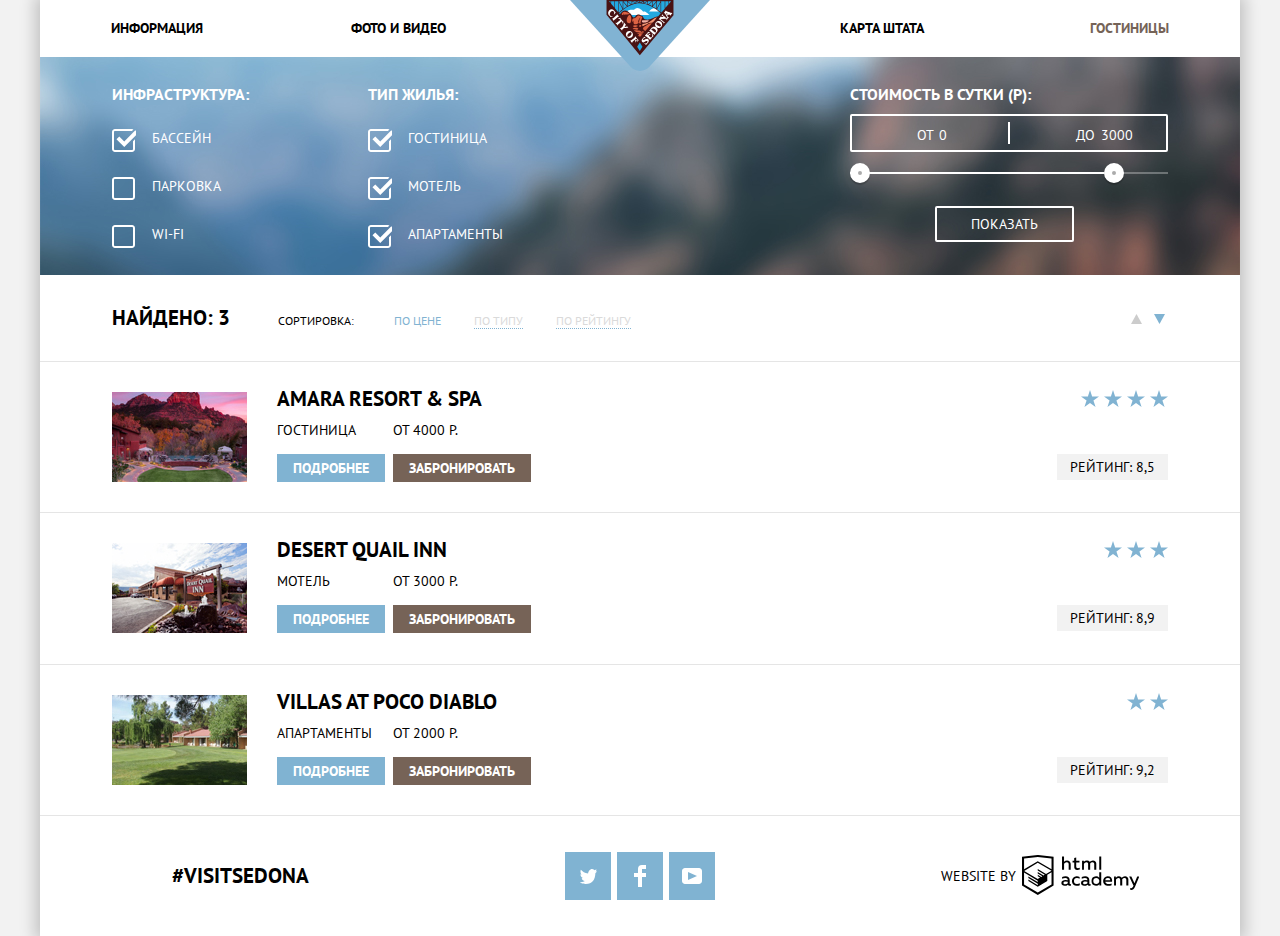
==== commit 8afc4a7c: "испарвила какую то шляпу с названиями изображений" ====
--- a/inner.html
+++ b/inner.html
@@ -130,7 +130,7 @@
 				<ul class="hotels-list">
 					<li class="hotel-item">
 						<div class="hotel-img">
-							<img src="img/amara-resort.jpg" width="135" height="90" alt="Amara Resort Spa"/>
+							<img src="img/amara-resort1.jpg" width="135" height="90" alt="Amara Resort Spa"/>
 						</div>
 						<div class="hotel-text">
 							<h2><a class="hotel-name" href="#">Amara Resort & Spa</a></h2>
@@ -163,7 +163,7 @@
 					</li>
 					<li class="hotel-item">
 						<div class="hotel-img">
-							<img src="img/desert-uail-inn.jpg" width="135" height="90" alt="Desert quail inn"/>
+							<img src="img/desert-uail-inn2.jpg" width="135" height="90" alt="Desert quail inn"/>
 						</div>
 						<div class="hotel-text">
 							<h2><a class="hotel-name" href="#">Desert quail inn</a></h2>
@@ -193,7 +193,7 @@
 					</li>
 					<li class="hotel-item">
 						<div class="hotel-img">
-							<img src="img/villas-at-poco-diablo.jpg" width="135" height="90" alt="Villas at Poco Diablo"/>
+							<img src="img/villas-at-poco-diablo3.jpg" width="135" height="90" alt="Villas at Poco Diablo"/>
 						</div>
 						<div class="hotel-text">
 							<h2><a class="hotel-name" href="#">Villas at Poco Diablo</a></h2>
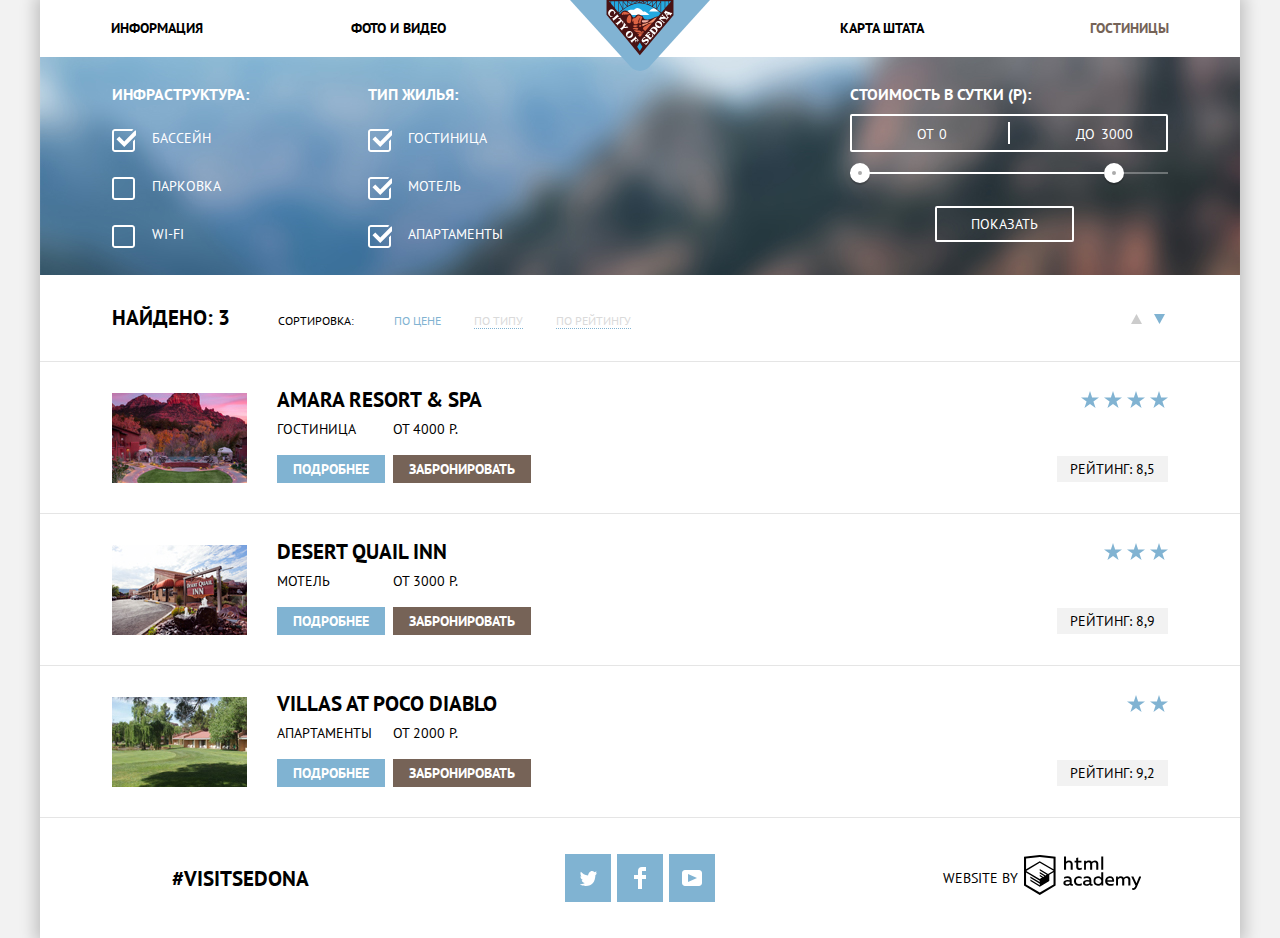
==== commit f6e81905: "переполнение контентом+глобальные стили исправила" ====
--- a/inner.html
+++ b/inner.html
@@ -4,8 +4,8 @@
     <meta charset="utf-8">
     <title>HTML Academy: гостиницы Седоны</title>
 		<link href="https://fonts.googleapis.com/css?family=PT+Sans:400,700" rel="stylesheet">
-		<link href="css/normalize.css" rel="stylesheet">
-		<link href="css/style.css" rel="stylesheet">
+		<link href="css/min.normalize.css" rel="stylesheet">
+		<link href="css/min.style.css" rel="stylesheet">
   </head>
 <body>
 	<div class="container">
@@ -45,8 +45,8 @@
 				<h2 class="visually-hidden">Фильтр товаров</h2>
 				<form class="filter" method="post" action="https://echo.htmlacademy.ru">
 					<section class="infrostructure">
-						<fieldset>
-							<legend>Инфраструктура:</legend>
+						<fieldset class="filter-column">
+							<legend class="filter-column-title">Инфраструктура:</legend>
 							<ul>
 								<li class="filter-option">
 									<input class="visually-hidden filter-input-checkbox" type="checkbox" name="pool" id="filter-pool" checked>
@@ -64,8 +64,8 @@
 						</fieldset>
 					</section>
 					<section class="type">
-						<fieldset>
-							<legend>Тип жилья:</legend>
+						<fieldset class="filter-column">
+							<legend class="filter-column-title">Тип жилья:</legend>
 							<ul>
 								<li class="filter-option">
 									<input class="visually-hidden filter-input-checkbox" type="checkbox" name="hotel" id="filter-hotel" checked>
--- a/css/min.style.css
+++ b/css/min.style.css
@@ -0,0 +1 @@
+body{margin:0;padding:0;font-family:'PT Sans',Arial,sans-serif;background-color:#F2F2F2;text-transform:uppercase;font-size:14px;line-height:21px}.container{position:relative;display:block;width:1200px;margin:auto;background:#FFF;height:auto;-webkit-box-shadow:0 0 15px 5px rgba(0,1,1,.2);box-shadow:0 0 15px 5px rgba(0,1,1,.2)}.main-header{position:relative;background-color:#FFF}.main-menu{margin:0;padding:0;display:-webkit-box;display:-ms-flexbox;display:flex;-webkit-box-orient:horizontal;-webkit-box-direction:normal;-ms-flex-direction:row;flex-direction:row;-ms-flex-wrap:nowrap;flex-wrap:nowrap;-webkit-box-pack:stretch;-ms-flex-pack:stretch;justify-content:stretch;-webkit-box-align:center;-ms-flex-align:center;align-items:center;height:57px;padding-left:71px;padding-right:71px}.menu-item{margin:0;padding:0;list-style-type:none;text-align:left;text-transform:uppercase;font-weight:700;font-size:14px;width:240px}.right-side{text-align:right;margin-left:auto}.right-side:last-child{margin-left:5px}.menu-item>.current-navigation,.menu-item>.current-navigation:hover,.menu-item>.current-navigation:focus,.menu-item>.current-navigation:active{text-decoration:none;color:#756357}.menu-item a{text-decoration:none;color:#000}.menu-item a:hover,.menu-item a:focus{color:#81b3d2}.menu-item a:active{color:#cacaca}.logo-link{width:140px;height:71px;text-decoration:none;position:absolute;top:0;left:50%;-webkit-transform:translateX(-50%);-ms-transform:translateX(-50%);transform:translateX(-50%);z-index:1}.main-banner{position:relative;display:block;height:510px;border:none;background:url(../img/background-photo.jpg) no-repeat top #698FB4}.main-banner:after{content:'';position:absolute;bottom:-2px;background:url(../img/polygon.svg) 0 0 no-repeat;left:0;height:59px;width:100%}.index-banner{display:block;margin-right:auto;margin-left:auto;padding-top:76px}.main-info{text-align:center;margin-bottom:54px}.info-title{margin:0;font-size:21px;font-weight:700;line-height:26px;margin-top:60px;margin-bottom:28px;margin-right:auto;margin-left:auto;max-width:440px}.reasons-list{margin:0;padding:0;display:-webkit-box;display:-ms-flexbox;display:flex;-webkit-box-orient:horizontal;-webkit-box-direction:normal;-ms-flex-direction:row;flex-direction:row;-ms-flex-wrap:wrap;flex-wrap:wrap;-webkit-box-pack:stretch;-ms-flex-pack:stretch;justify-content:stretch;-webkit-box-align:center;-ms-flex-align:center;align-items:center;text-align:center;font-size:14px;line-height:21px}.reason{margin:0;padding:0;padding-top:48px;padding-bottom:58px;padding-left:73px;padding-right:72px;-webkit-box-sizing:border-box;box-sizing:border-box;max-width:400px}.reason:nth-child(even){padding-left:63px;padding-right:65px}.reason h2{margin:0;max-width:50%;margin-right:auto;margin-left:auto}.reason-smart{display:-webkit-box;display:-ms-flexbox;display:flex;-webkit-box-orient:horizontal;-webkit-box-direction:normal;-ms-flex-direction:row;flex-direction:row;-ms-flex-wrap:wrap;flex-wrap:wrap;-webkit-box-pack:justify;-ms-flex-pack:justify;justify-content:space-between}.smart-reason-row{background-color:#81b3d2;display:-webkit-box;display:-ms-flexbox;display:flex;-webkit-box-pack:stretch;-ms-flex-pack:stretch;justify-content:stretch}.reason-row{background-color:#eee;display:-webkit-box;display:-ms-flexbox;display:flex;-webkit-box-pack:stretch;-ms-flex-pack:stretch;justify-content:stretch}.text-reason-smart{color:#FFF;text-align:center;-webkit-box-sizing:border-box;box-sizing:border-box;max-width:400px;padding-top:48px;padding-bottom:10px;padding-right:60px;padding-left:60px;min-height:256px;text-align:center;font-size:14px;line-height:21px}.smart-text{margin:0;font-size:14px;line-height:21px}.text-reason-smart:last-child{padding-right:40px;padding-left:40px}.text-reason-smart h2{margin:0;font-size:21px;font-weight:700;line-height:21px;max-width:55%;margin-right:auto;margin-left:auto}.number{display:block;padding-top:23px;padding-bottom:21px}.reason-smart-picture{margin:0;padding:0;max-height:256px}.reason-text{margin-right:60px;margin-left:60px;font-size:14px;line-height:21px;padding-top:4px}.reason-text-grey{margin:0;font-size:14px;line-height:21px}.extra-reasons{margin:0;padding:0;display:-webkit-box;display:-ms-flexbox;display:flex;-webkit-box-orient:horizontal;-webkit-box-direction:normal;-ms-flex-direction:row;flex-direction:row;-ms-flex-wrap:nowrap;flex-wrap:nowrap;-webkit-box-pack:stretch;-ms-flex-pack:stretch;justify-content:stretch;-webkit-box-align:baseline;-ms-flex-align:baseline;align-items:baseline;list-style:none;background-color:#FFF;color:#000;text-align:center;min-height:330px}.extra-reason-item{margin:0;padding:0;padding-top:145px;margin-bottom:10px;min-width:33%}.house{background:url(../img/house.svg) no-repeat center 60px}.food{background:url(../img/food.svg) no-repeat center 60px}.gift{background:url(../img/gift.svg) no-repeat center 60px}.map{position:relative}.map iframe{background:#dfe7cd;background-image:url(../img/map.png);background-repeat:no-repeat;width:1200px;height:589px;border:0}.wrapper{width:1200px;margin:auto;z-index:2}.form-search{position:relative;text-align:center}.form-text{margin:0;font-size:14px;line-height:24px}.form-text-title{margin:0;font-size:30px;line-height:36px;font-weight:700;padding-top:50px;margin-bottom:26px}.form-title{min-width:568px;color:#FFF;border:none;background-color:#766357;font-size:21px;font-weight:700;line-height:26px;text-transform:uppercase;padding-top:30px;padding-bottom:30px;margin-right:auto;margin-left:auto;margin-top:46px;z-index:3}.form-title:hover,.form-title:focus{background-color:#604E44}.form-title:active{background-color:#503E32;color:#918A84}.register-form{position:absolute;left:50%;-webkit-transform:translatex(-50%);-ms-transform:translatex(-50%);transform:translatex(-50%);max-width:458px;background-color:#FFF;-webkit-box-shadow:0 7px 15px rgba(0,1,1,.15);box-shadow:0 7px 15px rgba(0,1,1,.15);padding:55px;z-index:1}.register-form-hidden{-webkit-animation:form-hidden;animation:form-hidden;-webkit-animation-duration:0s;animation-duration:0s;-webkit-animation-fill-mode:forwards;animation-fill-mode:forwards}@-webkit-keyframes form-hidden{0%{-webkit-transform:translate(-50%,0%);transform:translate(-50%,0%)}100%{-webkit-transform:translate(-50%,-100%);transform:translate(-50%,-100%);z-index:-1}}@keyframes form-hidden{0%{-webkit-transform:translate(-50%,0%);transform:translate(-50%,0%)}100%{-webkit-transform:translate(-50%,-100%);transform:translate(-50%,-100%);z-index:-1}}.register-form-shown{-webkit-animation:form-shown;animation:form-shown;-webkit-animation-duration:0.1s;animation-duration:0.1s;-webkit-animation-fill-mode:forwards;animation-fill-mode:forwards}@-webkit-keyframes form-shown{0%{-webkit-transform:translate(-50%,-100%);transform:translate(-50%,-100%);opacity:0;z-index:-1}100%{-webkit-transform:translate(-50%,0%);transform:translate(-50%,0%);opacity:1;z-index:1}}@keyframes form-shown{0%{-webkit-transform:translate(-50%,-100%);transform:translate(-50%,-100%);opacity:0;z-index:-1}100%{-webkit-transform:translate(-50%,0%);transform:translate(-50%,0%);opacity:1;z-index:1}}.register-form-field{position:relative;display:-webkit-box;display:-ms-flexbox;display:flex;-webkit-box-orient:horizontal;-webkit-box-direction:normal;-ms-flex-direction:row;flex-direction:row;-webkit-box-pack:end;-ms-flex-pack:end;justify-content:flex-end;-webkit-box-align:center;-ms-flex-align:center;align-items:center;-ms-flex-wrap:nowrap;flex-wrap:nowrap;margin:0;font-weight:700;font-size:14px;line-height:24px;padding-bottom:30px}.register-form-field label{text-align:left;width:112px;-webkit-box-sizing:border-box;box-sizing:border-box}.date{margin:0;padding:0;border:none;-webkit-box-sizing:border-box;box-sizing:border-box;min-width:346px;min-height:38px;background-color:#f2f2f2;border:none;text-align:left;font-size:14px;font-weight:700;text-transform:uppercase;padding-left:14px}.date:hover{background-color:#EBEBEB}.date:focus{background-color:#FFF;border:2px solid #E5E5E5}.calendar{position:absolute;top:0;right:0;margin:0;padding:0;border:none;width:38px;height:38px;background-color:transparent;cursor:pointer}.calendar svg{fill:#a9a9a9}.calendar svg:hover,.calendar svg:focus{fill:#000}.calendar svg:active{fill:#81b3d2}.register-form-field>.kids{-webkit-box-sizing:border-box;box-sizing:border-box;padding-left:52px;width:118px}.adults{padding-right:41px}.people-number{margin:0;padding:0;border:none;max-width:38px;height:38px;text-align:center;font-size:14px;font-weight:700;line-height:26px;background-color:#f2f2f2;border:none}.plus{margin:0;padding:0;border:none;width:38px;height:38px;background-color:#f2f2f2;vertical-align:bottom;margin-left:0}.plus svg{fill:#a9a9a9}.minus{margin:0;padding:0;border:none;width:38px;height:38px;background-color:#f2f2f2;vertical-align:bottom;margin-right:0;margin-left:0}.minus svg{fill:#a9a9a9}.plus:hover svg,.plus:focus svg{fill:#000}.plus:active svg{fill:#81b3d2}.minus:hover svg,.minus:focus svg{fill:#000}.minus:active svg{fill:#81b3d2}.register-form-field input::-webkit-input-placeholder{color:#000}.register-form-field input::-moz-placeholder{color:#000;opacity:1}.register-form-field input:-moz-placeholder{color:#000;opacity:1}.register-form-field input::-ms-input-placeholder{color:#000}.index-button{color:#FFF;background-color:#80B3D2;border:none;width:458px;height:58px;font-size:21px;line-height:26px;text-transform:uppercase;font-weight:700;margin-top:24px}.index-button:hover,.index-button:focus{background-color:#669EBF}.index-button:active{background-color:#5596BE;color:#94B9D3}.footer-index{position:absolute;bottom:0;width:1200px;background-color:rgba(255,255,255,.9)}.main-footer{text-align:center;display:-webkit-box;display:-ms-flexbox;display:flex;-webkit-box-orient:horizontal;-webkit-box-direction:normal;-ms-flex-direction:row;flex-direction:row;-ms-flex-wrap:nowrap;flex-wrap:nowrap;-webkit-box-pack:justify;-ms-flex-pack:justify;justify-content:space-between;-webkit-box-align:center;-ms-flex-align:center;align-items:center;-ms-flex-line-pack:center;align-content:center;padding-top:36px;padding-bottom:36px}.hashtag{min-width:400px;font-size:21px;font-weight:700}.social ul{margin:0;padding:0;display:-webkit-box;display:-ms-flexbox;display:flex;-webkit-box-orient:horizontal;-webkit-box-direction:normal;-ms-flex-direction:row;flex-direction:row;-ms-flex-wrap:nowrap;flex-wrap:nowrap;-webkit-box-pack:center;-ms-flex-pack:center;justify-content:center;-webkit-box-align:center;-ms-flex-align:center;align-items:center;-ms-flex-line-pack:center;align-content:center}.social-icons{margin:0;padding:0;list-style-type:none;margin-right:6px}.social-icons:last-child{margin-right:0}.social-button{display:block;width:46px;height:48px;background-color:#80B3D2}.twitter{background:url(../img/twitter.svg) no-repeat center;background-color:#80B3D2}.twitter:active{background:url(../img/twitter-active.svg) no-repeat center;background-color:#5596BE}.facebook{background:url(../img/fb-icon.svg) no-repeat center;background-color:#80B3D2}.facebook:active{background:url(../img/fb-icon-active.svg) no-repeat center;background-color:#5596BE}.youtube{background:url(../img/youtube.svg) no-repeat center;background-color:#80B3D2}.youtube:active{background:url(../img/youtube-active.svg) no-repeat center;background-color:#5596BE}.social-button:hover,.social-button:focus{background-color:#669EBF}.visually-hidden{position:absolute;clip:rect(0 0 0 0);width:1px;height:1px;margin:-1px}.developer-text{display:-webkit-box;display:-ms-flexbox;display:flex;-webkit-box-orient:horizontal;-webkit-box-direction:normal;-ms-flex-direction:row;flex-direction:row;-webkit-box-pack:center;-ms-flex-pack:center;justify-content:center;-webkit-box-align:center;-ms-flex-align:center;align-items:center;min-width:400px;font-size:14px}.developer-text span{margin-right:6px;padding:0}.academy-logo{text-decoration:none;color:#000;width:113px}.academy-logo:hover,.academy-logo:focus{fill:#81b3d2;color:#81b3d2}.academy-logo:active{fill:#cacaca;color:#cacaca}.hotels-list{margin:0;padding:0}.hotel-item{display:-webkit-box;display:-ms-flexbox;display:flex;-webkit-box-orient:horizontal;-webkit-box-direction:normal;-ms-flex-direction:row;flex-direction:row;-webkit-box-pack:start;-ms-flex-pack:start;justify-content:flex-start;-ms-flex-wrap:nowrap;flex-wrap:nowrap;list-style-type:none;border-bottom:1px solid #E5E5E5;padding-top:29px;padding-bottom:24px;padding-left:72px;padding-right:72px}.hotel-img{margin:0;padding:0;padding-right:30px;padding-top:2px}.hotel-text{max-width:60%}.hotel-item h2{margin:0;padding:0;font-size:21px;font-weight:700;line-height:18px;margin-bottom:10px}.hotel-name{text-decoration:none;color:#000}.hotel-name:hover,.hotel-name:focus{color:#81b3d2}.hotel-name:active{color:#CECECE}.hotel-info{display:-webkit-box;display:-ms-flexbox;display:flex;-webkit-box-orient:horizontal;-webkit-box-direction:normal;-ms-flex-direction:row;flex-direction:row;-webkit-box-pack:start;-ms-flex-pack:start;justify-content:flex-start;-ms-flex-wrap:nowrap;flex-wrap:nowrap;-webkit-box-align:center;-ms-flex-align:center;align-items:center;margin:0;padding:0;margin-bottom:19px;font-size:14px}.hotel-type{min-width:110px;padding:0}.hotel-price{min-width:110px;padding:0;padding-left:6px}.hotel-buttons{font-size:14px;line-height:20px;font-weight:700}.button-info{margin:0;padding:0;background-color:#80B3D2;border:none;padding-top:5px;padding-bottom:5px;padding-right:16px;padding-left:16px;text-align:center;text-decoration:none;color:#FFF;-webkit-box-sizing:border-box;box-sizing:border-box;min-width:110px;margin-right:4px}.button-info:hover,.button-info:focus{background-color:#669EBF}.button-info a:active{background-color:#5596BE;color:#94B9D3}.button-booking{margin:0;padding:0;background-color:#766357;border:none;padding-top:5px;padding-bottom:5px;padding-right:16px;padding-left:16px;text-align:center;text-decoration:none;color:#FFF}.button-booking:hover,.button-booking:focus{background-color:#604E44}.button-booking:active{background-color:#503E32;color:#918A84}.rating{margin-left:auto;text-align:right}.rating-info{font-size:14px;line-height:10px;background-color:#F2F2F2;text-align:center;padding-top:8px;padding-bottom:8px;padding-right:13px;padding-left:13px}.stars{margin:0;padding:0;line-height:17px;margin-bottom:44px}.one-star-icon{list-style:none;display:inline-block;vertical-align:baseline;padding-left:2px;width:17px;height:17px;background:url(../img/star.svg) no-repeat center}.filter{display:-webkit-box;display:-ms-flexbox;display:flex;-webkit-box-orient:horizontal;-webkit-box-direction:normal;-ms-flex-direction:row;flex-direction:row;-webkit-box-pack:start;-ms-flex-pack:start;justify-content:flex-start;-ms-flex-wrap:nowrap;flex-wrap:nowrap;padding-top:27px;padding-bottom:3px;padding-left:72px;padding-right:72px;background:url(../img/filter-background.jpg) no-repeat top #698FB4;color:#fff;font-size:14px;line-height:21px}.filter-column{margin:0;padding:0;border:none}.filter-column-title{font-size:16px;line-height:21px;font-weight:700}.infrostructure ul{margin-top:23px;padding:0}.type{margin-left:119px}.type ul{margin-top:23px;padding:0}.filter-option{position:relative;margin:0;padding:0;list-style:none;padding-left:40px;margin-bottom:27px}.filter-input-checkbox + label::before{content:'';position:absolute;top:0;left:0;width:24px;height:27px;background:url(../img/checkbox-off.svg) no-repeat left;width:24px;height:24px;cursor:pointer}.filter-input-checkbox:checked + label::before{content:'';position:absolute;top:0;left:0;width:24px;height:27px;background:url(../img/checkbox-on.svg) no-repeat left;width:24px;height:24px;cursor:pointer}.filter-input-checkbox[type='checkbox']:hover + label::before,.filter-input-checkbox[type='checkbox']:focus + label::before{outline:thin solid;outline:5px auto -webkit-focus-ring-color}.filter-input-checkbox[type='checkbox']:disabled + label::before{background:url(../img/checkbox-off-disabled.svg) no-repeat left}.filter-input-checkbox:active{background:url(../img/checkbox-on.svg) no-repeat left}.price{margin-left:auto}.range{width:318px}.filter-price-per-day{margin-bottom:9px;font-weight:700;font-size:16px;line-height:21px}.price-per-day{position:relative;height:34px;margin-bottom:20px;border:2px solid #fff;border-radius:2px}.price-per-day::after{content:'';position:absolute;top:50%;left:50%;width:2px;height:22px;background:#fff;-webkit-transform:translate(-50%,-50%);-ms-transform:translate(-50%,-50%);transform:translate(-50%,-50%)}.price-per-day .min-price,.price-per-day .max-price{width:90px;padding-left:65px;display:inline-block;font-size:14px;line-height:36px;vertical-align:middle;cursor:pointer}.price-per-day input{width:50px;margin:0;color:inherit;background:none;border:none}.range-controls{position:relative;margin-bottom:32px}.range-controls .scale{height:2px;background:rgba(255,255,255,.3)}.range-controls .bar{width:80%;height:2px;background:#fff}.range-toggle{position:absolute;top:-9px;width:4px;height:4px;background:#ababab;border:8px solid #fff;border-radius:50%;-webkit-box-shadow:0 2px 1px 0 rgba(0,1,1,.2);box-shadow:0 2px 1px 0 rgba(0,1,1,.2);cursor:pointer}.range-toggle:hover{background:#1c4f80;width:6px;height:6px}.range-toggle-min{left:0}.range-toggle-max{left:80%}.filter-button{display:block;margin-left:85px;padding:6px 34px;font-size:14px;line-height:20px;color:#fff;text-transform:uppercase;background:transparent;border:2px solid #fff;border-radius:2px;cursor:pointer}.filter-button:hover,.filter-button:focus{color:#000;background:#fff}.filter-results{display:-webkit-box;display:-ms-flexbox;display:flex;-webkit-box-orient:horizontal;-webkit-box-direction:normal;-ms-flex-direction:row;flex-direction:row;-webkit-box-pack:stretch;-ms-flex-pack:stretch;justify-content:stretch;-ms-flex-wrap:nowrap;flex-wrap:nowrap;padding-top:30px;padding-bottom:30px;padding-left:72px;padding-right:72px;border-bottom:1px solid #E5E5E5}.found{font-size:21px;font-weight:700;line-height:26px;padding-right:48px}.sort-by{display:-webkit-box;display:-ms-flexbox;display:flex;-webkit-box-orient:horizontal;-webkit-box-direction:normal;-ms-flex-direction:row;flex-direction:row;-webkit-box-align:end;-ms-flex-align:end;align-items:flex-end}.sort-by h3{margin:0;padding:0;font-size:12px;line-height:21px;font-weight:400;padding-right:40px}.sort-by ul{margin:0;padding:0;display:-webkit-box;display:-ms-flexbox;display:flex;-webkit-box-orient:horizontal;-webkit-box-direction:normal;-ms-flex-direction:row;flex-direction:row;-webkit-box-pack:start;-ms-flex-pack:start;justify-content:flex-start;-webkit-box-align:baseline;-ms-flex-align:baseline;align-items:baseline;font-size:12px}.sort-by-item{margin:0;padding:0;list-style:none;font-size:12px;line-height:21px;padding-right:33px}.sorting-buttons{display:-webkit-box;display:-ms-flexbox;display:flex;-webkit-box-orient:horizontal;-webkit-box-direction:normal;-ms-flex-direction:row;flex-direction:row;-webkit-box-pack:end;-ms-flex-pack:end;justify-content:flex-end;margin-left:auto}.sort{text-decoration:none;color:#dadada;border-bottom:1px dotted #81b3d2}.sort:hover,.sort:focus{color:#81b3d2}.sort:active{color:#000;border:none}.current,.current:hover,.current:focus,.current:active{text-decoration:none;color:#81b3d2;border:none}.up-down{position:relative;margin:0;margin-left:5px;margin-top:5px;border:none;width:18px;height:18px;background-color:transparent;cursor:pointer;font-size:14px;line-height:14px}.up-down svg{fill:#ccc;position:absolute;top:4px;left:4px}.up-down + .current svg{fill:#80B3D2}.up-down svg:hover,.up-down svg:focus{fill:#000}.up-down svg:active{fill:#80B3D2}